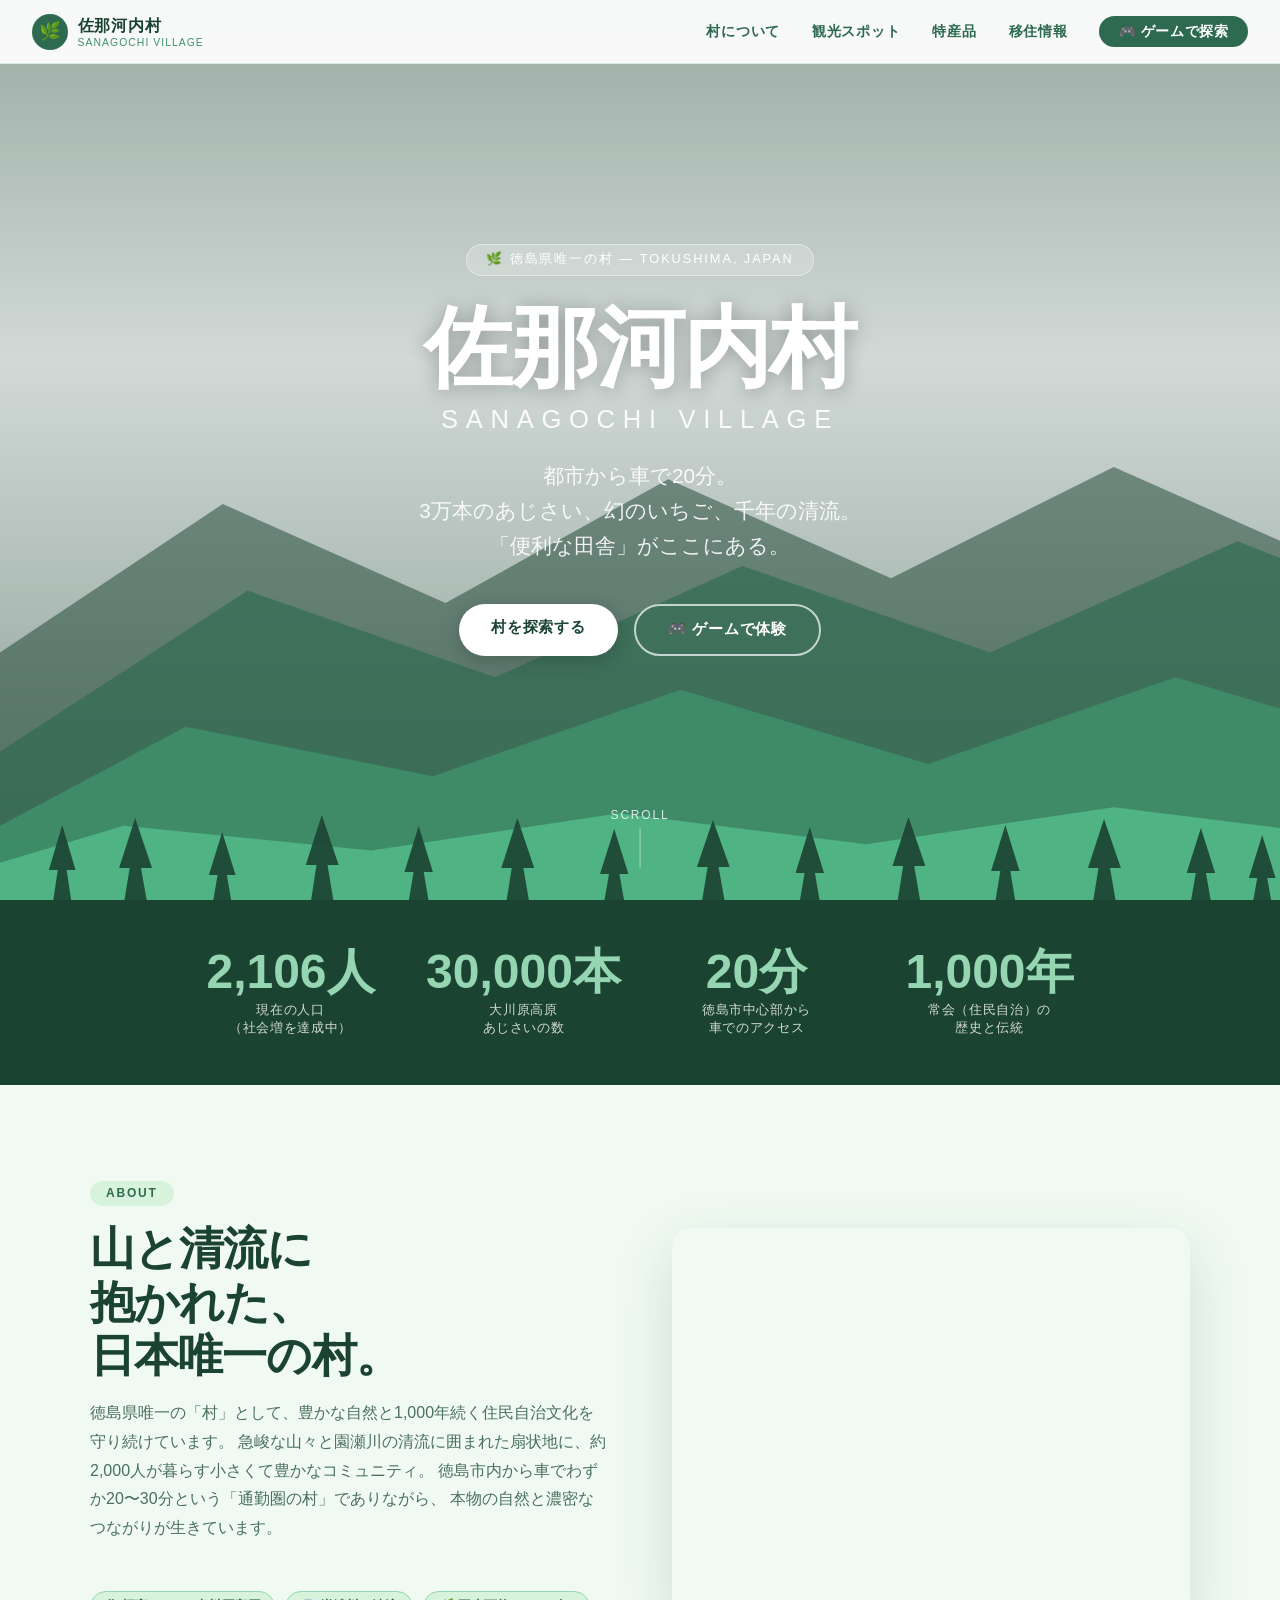
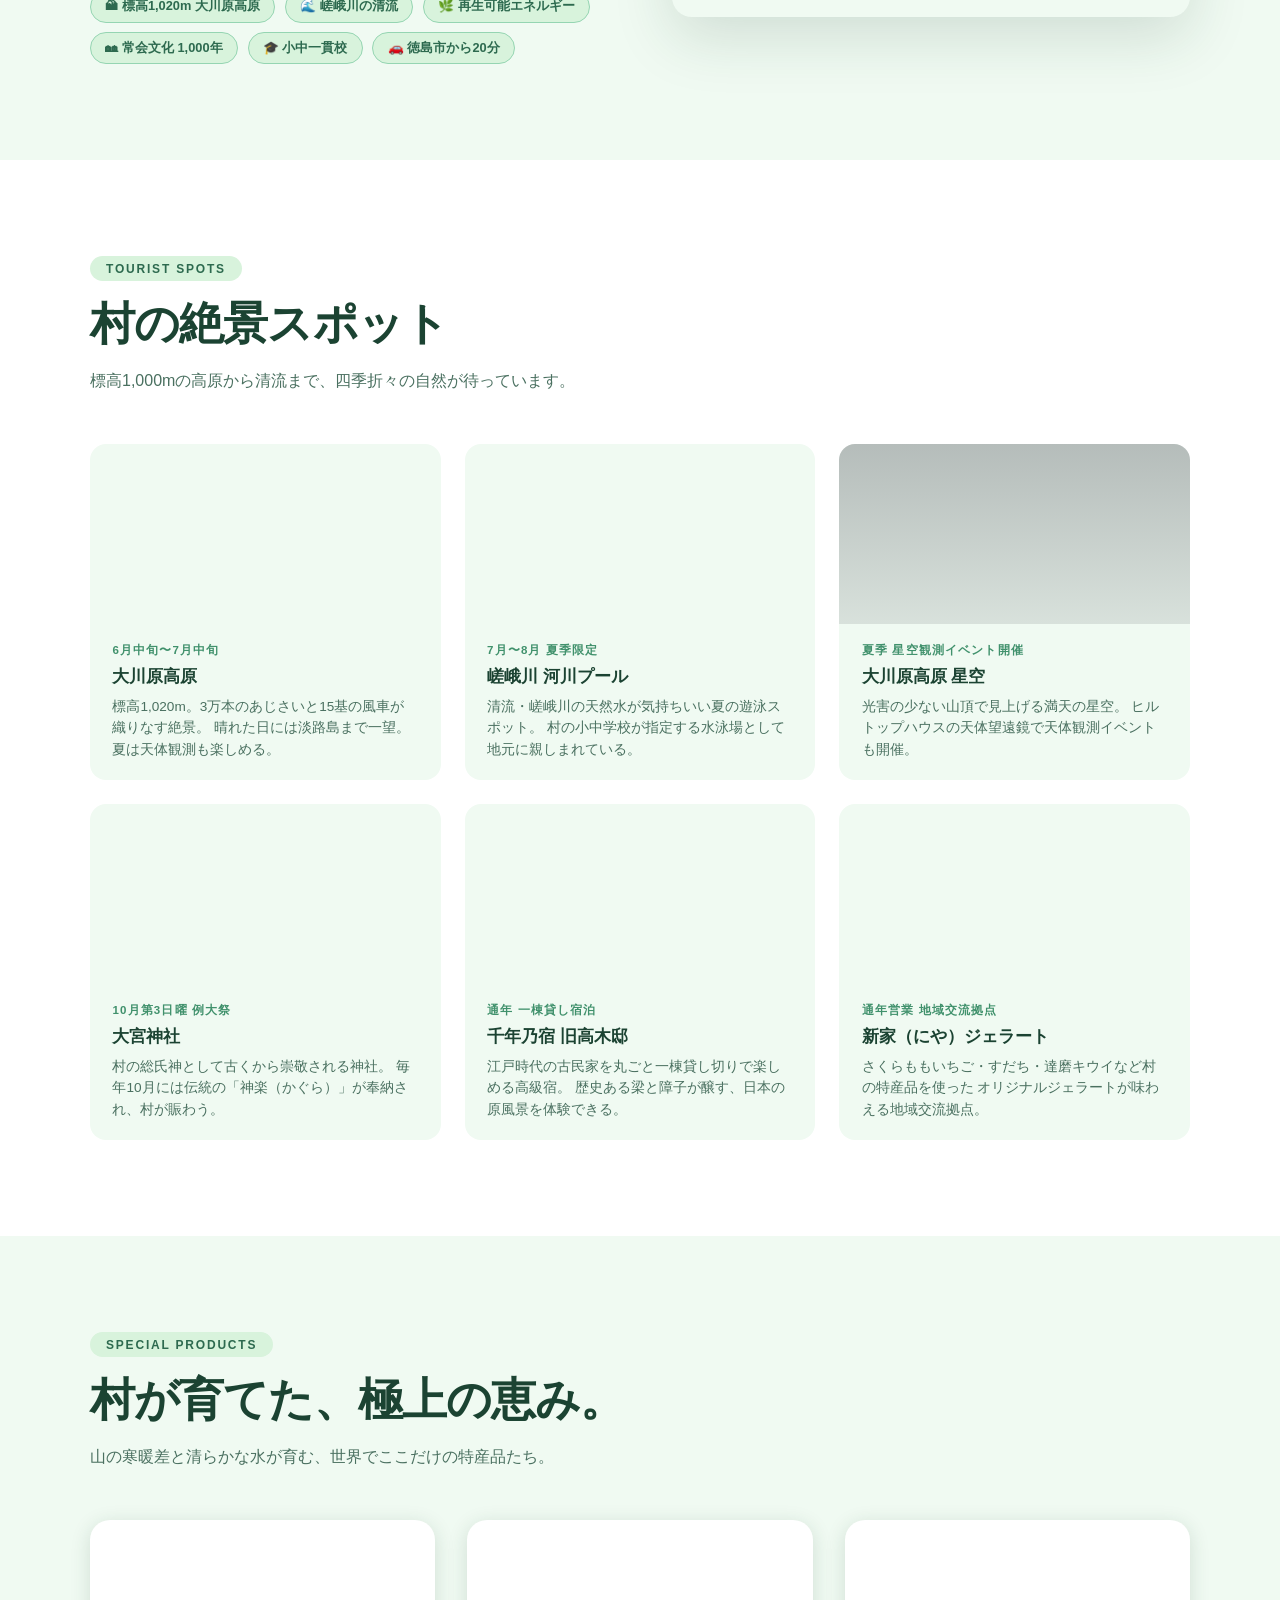
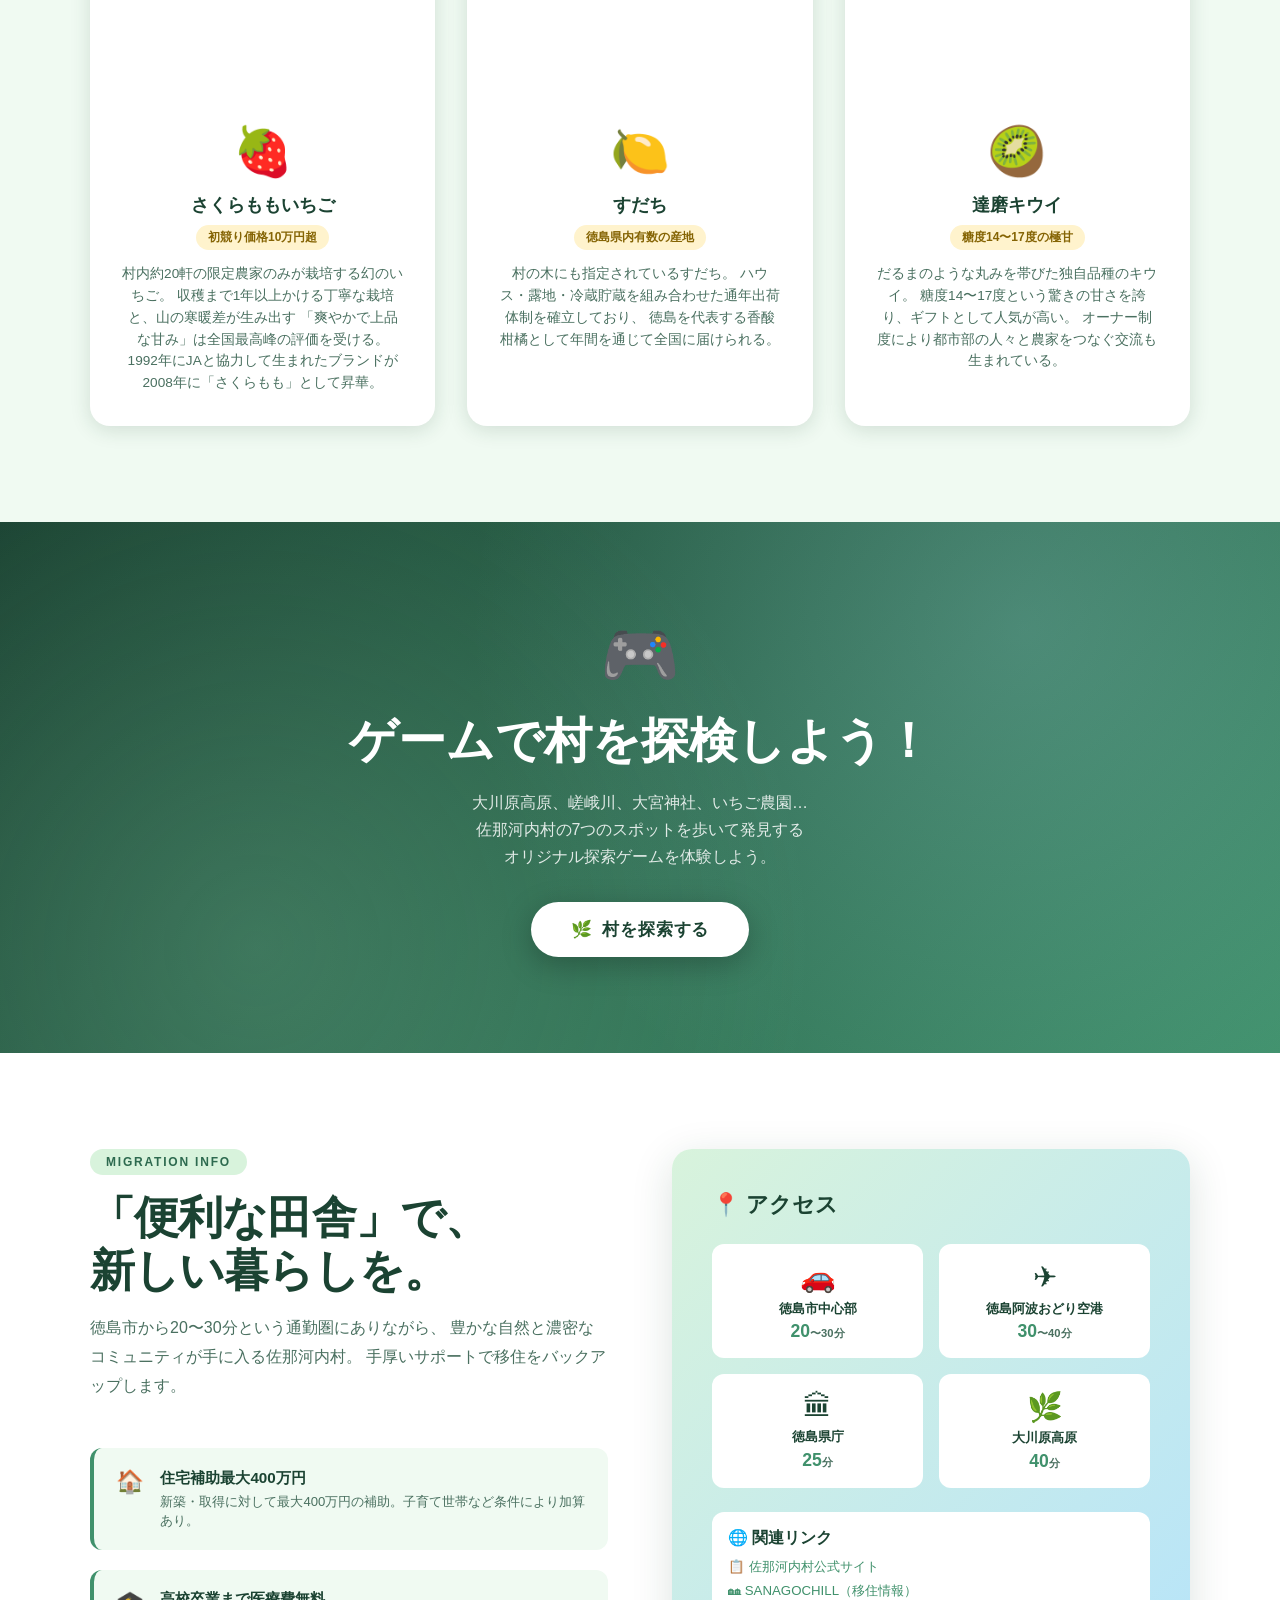
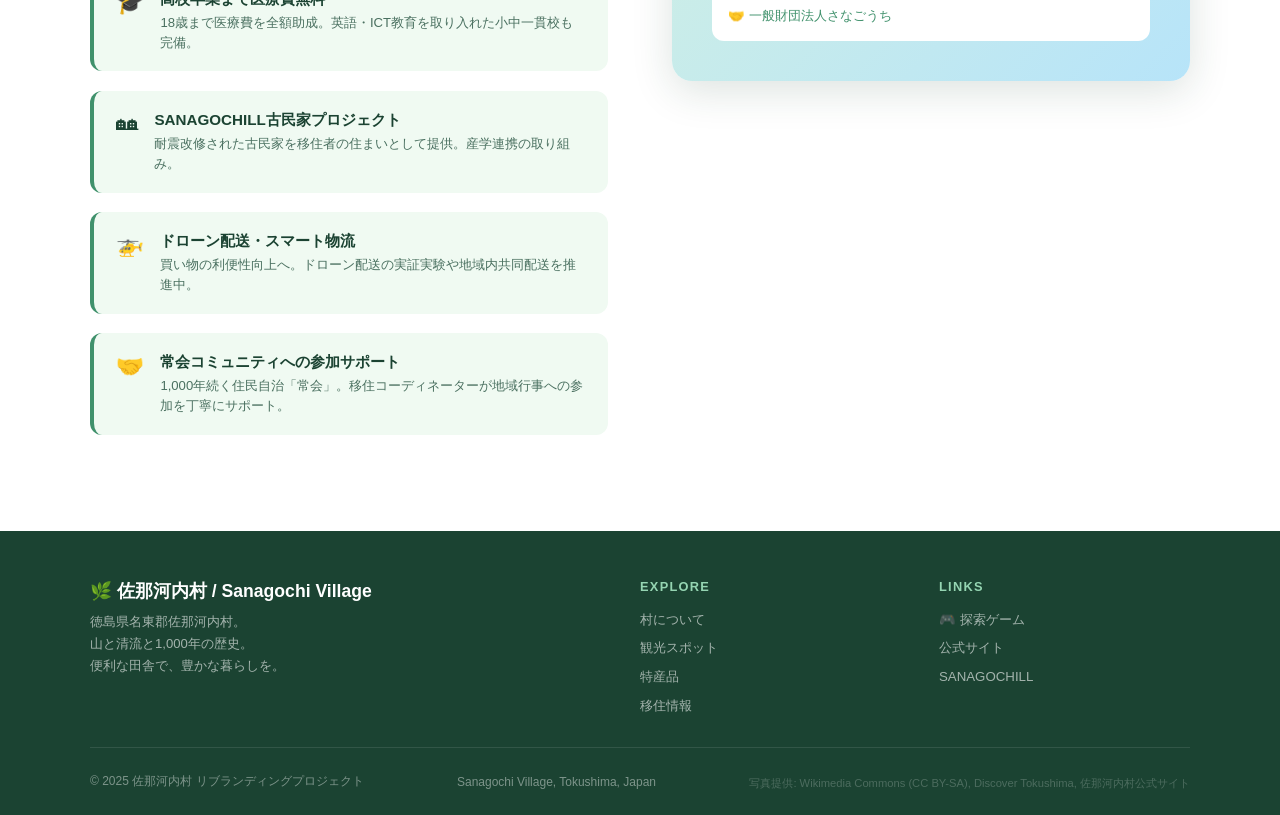
==== website/index.html @ 369c5ecd "佐那河内村 デジタルリブランディングサイト & 探索ゲーム" ====
<!DOCTYPE html>
<html lang="ja">
<head>
  <meta charset="UTF-8">
  <meta name="viewport" content="width=device-width, initial-scale=1.0">
  <title>佐那河内村 | 便利な田舎、最高の自然。</title>
  <meta name="description" content="徳島県唯一の村・佐那河内村。幻のいちご「さくらももいちご」、3万本のあじさい咲く大川原高原、清流の嵯峨川。都市から車20分の豊かな暮らし。">
  <link rel="stylesheet" href="css/style.css">
</head>
<body>

  <!-- ナビゲーション -->
  <nav class="nav" id="nav">
    <a class="nav-logo" href="#">
      <div class="nav-logo-icon">🌿</div>
      <div>
        <div class="nav-logo-text">佐那河内村</div>
        <div class="nav-logo-sub">SANAGOCHI VILLAGE</div>
      </div>
    </a>
    <ul class="nav-links">
      <li><a href="#about">村について</a></li>
      <li><a href="#spots">観光スポット</a></li>
      <li><a href="#products">特産品</a></li>
      <li><a href="#migrate">移住情報</a></li>
      <li><a href="../game/index.html" class="nav-game-btn">🎮 ゲームで探索</a></li>
    </ul>
    <button class="nav-hamburger" aria-label="メニュー">
      <span></span><span></span><span></span>
    </button>
  </nav>

  <!-- ヒーロー -->
  <section class="hero">
    <div class="hero-bg"></div>

    <!-- 雲 -->
    <div class="hero-cloud hero-cloud-1"></div>
    <div class="hero-cloud hero-cloud-2"></div>
    <div class="hero-cloud hero-cloud-3"></div>

    <!-- 山々のシルエット（SVG） -->
    <svg class="hero-mountains" viewBox="0 0 1440 400" preserveAspectRatio="none" xmlns="http://www.w3.org/2000/svg">
      <!-- 遠景の山 -->
      <polygon points="0,400 0,200 180,80 360,160 540,60 720,140 900,50 1080,130 1260,70 1440,150 1440,400" fill="rgba(27,67,50,0.5)"/>
      <!-- 中景の山 -->
      <polygon points="0,400 0,280 200,150 400,220 600,130 800,200 1000,110 1200,190 1440,140 1440,400" fill="rgba(45,106,79,0.65)"/>
      <!-- 前景の山と丘 -->
      <polygon points="0,400 0,340 150,260 350,300 550,230 750,290 950,220 1150,280 1350,240 1440,260 1440,400" fill="rgba(64,145,108,0.85)"/>
      <!-- 一番手前の丘 -->
      <polygon points="0,400 0,370 100,340 300,360 500,330 700,355 900,325 1100,350 1300,330 1440,345 1440,400" fill="rgba(82,183,136,0.9)"/>
    </svg>

    <!-- 木々のシルエット（SVG） -->
    <svg style="position:absolute;bottom:0;left:0;right:0;width:100%;height:120px" viewBox="0 0 1440 120" preserveAspectRatio="none" xmlns="http://www.w3.org/2000/svg">
      <g fill="#1b4332" opacity="0.9">
        <!-- 木 1 -->
        <polygon points="60,120 80,120 70,60"/>
        <polygon points="55,90 85,90 70,45"/>
        <rect x="67" y="100" width="6" height="20"/>
        <!-- 木 2 -->
        <polygon points="140,120 165,120 152,55"/>
        <polygon points="134,88 171,88 152,38"/>
        <rect x="149" y="100" width="7" height="20"/>
        <!-- 木 3 -->
        <polygon points="240,120 260,120 250,68"/>
        <polygon points="235,95 265,95 250,52"/>
        <rect x="247" y="105" width="6" height="15"/>
        <!-- 木 4 -->
        <polygon points="350,120 375,120 362,50"/>
        <polygon points="344,85 381,85 362,35"/>
        <rect x="359" y="100" width="7" height="20"/>
        <!-- 木 5 -->
        <polygon points="460,120 482,120 471,62"/>
        <polygon points="455,92 487,92 471,46"/>
        <rect x="468" y="105" width="6" height="15"/>
        <!-- 木 6 -->
        <polygon points="570,120 595,120 582,53"/>
        <polygon points="564,88 601,88 582,38"/>
        <rect x="579" y="105" width="7" height="15"/>
        <!-- 木 7 -->
        <polygon points="680,120 702,120 691,65"/>
        <polygon points="675,94 707,94 691,49"/>
        <rect x="688" y="107" width="6" height="13"/>
        <!-- 木 8 -->
        <polygon points="790,120 815,120 802,55"/>
        <polygon points="784,87 821,87 802,40"/>
        <rect x="799" y="103" width="7" height="17"/>
        <!-- 木 9 -->
        <polygon points="900,120 922,120 911,63"/>
        <polygon points="895,93 927,93 911,47"/>
        <rect x="908" y="106" width="6" height="14"/>
        <!-- 木 10 -->
        <polygon points="1010,120 1035,120 1022,52"/>
        <polygon points="1004,86 1041,86 1022,37"/>
        <rect x="1019" y="103" width="7" height="17"/>
        <!-- 木 11 -->
        <polygon points="1120,120 1142,120 1131,61"/>
        <polygon points="1115,91 1147,91 1131,45"/>
        <rect x="1128" y="104" width="6" height="16"/>
        <!-- 木 12 -->
        <polygon points="1230,120 1255,120 1242,54"/>
        <polygon points="1224,88 1261,88 1242,39"/>
        <rect x="1239" y="103" width="7" height="17"/>
        <!-- 木 13 -->
        <polygon points="1340,120 1362,120 1351,64"/>
        <polygon points="1335,93 1367,93 1351,48"/>
        <rect x="1348" y="106" width="6" height="14"/>
        <!-- 木 14 -->
        <polygon points="1410,120 1430,120 1420,70"/>
        <polygon points="1405,98 1435,98 1420,55"/>
        <rect x="1417" y="108" width="6" height="12"/>
      </g>
    </svg>

    <div class="hero-content">
      <div class="hero-tag">🌿 徳島県唯一の村 — TOKUSHIMA, JAPAN</div>
      <h1 class="hero-title">佐那河内村</h1>
      <p class="hero-title-en">Sanagochi Village</p>
      <p class="hero-subtitle">
        都市から車で20分。<br>
        3万本のあじさい、幻のいちご、千年の清流。<br>
        「便利な田舎」がここにある。
      </p>
      <div class="hero-buttons">
        <a href="#spots" class="btn-primary">村を探索する</a>
        <a href="../game/index.html" class="btn-outline">🎮 ゲームで体験</a>
      </div>
    </div>

    <div class="hero-scroll">SCROLL</div>
  </section>

  <!-- 数字セクション -->
  <div class="stats">
    <div class="stats-inner">
      <div class="stat-item animate-up">
        <div class="stat-num" data-target="2106" data-suffix="人">2,106人</div>
        <div class="stat-label">現在の人口<br>（社会増を達成中）</div>
      </div>
      <div class="stat-item animate-up">
        <div class="stat-num" data-target="30000" data-suffix="本">30,000本</div>
        <div class="stat-label">大川原高原<br>あじさいの数</div>
      </div>
      <div class="stat-item animate-up">
        <div class="stat-num" data-target="20" data-suffix="分">20分</div>
        <div class="stat-label">徳島市中心部から<br>車でのアクセス</div>
      </div>
      <div class="stat-item animate-up">
        <div class="stat-num" data-target="1000" data-suffix="年">1,000年</div>
        <div class="stat-label">常会（住民自治）の<br>歴史と伝統</div>
      </div>
    </div>
  </div>

  <!-- 村についてセクション -->
  <section class="about" id="about">
    <div class="section-inner">
      <div class="about-grid">
        <div class="animate-up">
          <span class="section-tag">About</span>
          <h2 class="section-title">
            山と清流に<br>抱かれた、<br>日本唯一の村。
          </h2>
          <p class="section-desc">
            徳島県唯一の「村」として、豊かな自然と1,000年続く住民自治文化を守り続けています。
            急峻な山々と園瀬川の清流に囲まれた扇状地に、約2,000人が暮らす小さくて豊かなコミュニティ。
            徳島市内から車でわずか20〜30分という「通勤圏の村」でありながら、
            本物の自然と濃密なつながりが生きています。
          </p>
          <div class="about-badges">
            <span class="badge">🏔 標高1,020m 大川原高原</span>
            <span class="badge">🌊 嵯峨川の清流</span>
            <span class="badge">🌿 再生可能エネルギー</span>
            <span class="badge">🏘 常会文化 1,000年</span>
            <span class="badge">🎓 小中一貫校</span>
            <span class="badge">🚗 徳島市から20分</span>
          </div>
        </div>
        <div class="animate-up">
          <div class="about-visual">
            <div class="about-visual-inner">
              <!-- 村の風景をSVGで表現 -->
              <svg viewBox="0 0 400 300" width="100%" height="100%" xmlns="http://www.w3.org/2000/svg">
                <!-- 空 -->
                <rect width="400" height="300" fill="url(#skyGrad)"/>
                <!-- 太陽 -->
                <circle cx="320" cy="60" r="35" fill="#f9c74f" opacity="0.9"/>
                <circle cx="320" cy="60" r="45" fill="#f9c74f" opacity="0.3"/>
                <!-- 雲 -->
                <ellipse cx="100" cy="70" rx="50" ry="20" fill="white" opacity="0.8"/>
                <circle cx="80" cy="58" r="22" fill="white" opacity="0.8"/>
                <circle cx="115" cy="55" r="18" fill="white" opacity="0.8"/>
                <!-- 山 -->
                <polygon points="0,200 80,80 160,200" fill="url(#mountainGrad1)"/>
                <polygon points="100,200 220,60 340,200" fill="url(#mountainGrad2)"/>
                <polygon points="260,200 360,100 400,200" fill="url(#mountainGrad1)"/>
                <!-- 雪 -->
                <polygon points="220,60 207,100 233,100" fill="white" opacity="0.6"/>
                <!-- 川 -->
                <path d="M0,240 Q100,220 200,240 Q300,260 400,245" stroke="#74c0e8" stroke-width="6" fill="none" opacity="0.8"/>
                <path d="M0,248 Q100,228 200,248 Q300,268 400,253" stroke="#a8dadc" stroke-width="3" fill="none" opacity="0.6"/>
                <!-- 田んぼ・畑 -->
                <rect x="20" y="210" width="80" height="50" fill="#52b788" opacity="0.6" rx="4"/>
                <rect x="110" y="215" width="70" height="45" fill="#40916c" opacity="0.5" rx="4"/>
                <rect x="290" y="212" width="75" height="48" fill="#52b788" opacity="0.6" rx="4"/>
                <!-- 木 -->
                <g fill="#1b4332">
                  <polygon points="180,195 190,195 185,165"/><rect x="183" y="188" width="4" height="12"/>
                  <polygon points="200,200 213,200 206,168"/><rect x="204" y="192" width="5" height="14"/>
                  <polygon points="215,196 226,196 220,170"/><rect x="218" y="189" width="4" height="11"/>
                  <polygon points="240,198 252,198 246,170"/><rect x="244" y="191" width="4" height="12"/>
                </g>
                <!-- 家 -->
                <g opacity="0.85">
                  <rect x="50" y="195" width="30" height="20" fill="#a0735a"/>
                  <polygon points="45,195 85,195 67,178" fill="#6b4226"/>
                  <rect x="58" y="200" width="8" height="15" fill="#5a3e2b"/>
                  <rect x="50" y="195" width="6" height="8" fill="#d4a574"/>

                  <rect x="130" y="198" width="28" height="18" fill="#8fbc8f"/>
                  <polygon points="125,198 163,198 144,183" fill="#2d6a4f"/>
                  <rect x="138" y="203" width="7" height="13" fill="#1b4332"/>
                </g>
                <!-- 風車 -->
                <g transform="translate(355, 115)">
                  <line x1="0" y1="-40" x2="0" y2="40" stroke="#ccc" stroke-width="2"/>
                  <line x1="-40" y1="0" x2="40" y2="0" stroke="#ccc" stroke-width="2"/>
                  <circle cx="0" cy="0" r="5" fill="#999"/>
                  <circle cx="0" cy="0" r="3" fill="#666"/>
                </g>
                <line x1="355" y1="155" x2="355" y2="200" stroke="#999" stroke-width="3"/>

                <!-- あじさい -->
                <g opacity="0.8">
                  <circle cx="308" cy="175" r="8" fill="#9370DB"/>
                  <circle cx="320" cy="170" r="7" fill="#8A2BE2"/>
                  <circle cx="332" cy="175" r="8" fill="#9370DB"/>
                  <circle cx="315" cy="165" r="6" fill="#DDA0DD"/>
                </g>

                <defs>
                  <linearGradient id="skyGrad" x1="0%" y1="0%" x2="0%" y2="100%">
                    <stop offset="0%" style="stop-color:#74c0e8;stop-opacity:1"/>
                    <stop offset="100%" style="stop-color:#b7e4f9;stop-opacity:1"/>
                  </linearGradient>
                  <linearGradient id="mountainGrad1" x1="0%" y1="0%" x2="0%" y2="100%">
                    <stop offset="0%" style="stop-color:#40916c;stop-opacity:1"/>
                    <stop offset="100%" style="stop-color:#2d6a4f;stop-opacity:1"/>
                  </linearGradient>
                  <linearGradient id="mountainGrad2" x1="0%" y1="0%" x2="0%" y2="100%">
                    <stop offset="0%" style="stop-color:#52b788;stop-opacity:1"/>
                    <stop offset="100%" style="stop-color:#1b4332;stop-opacity:1"/>
                  </linearGradient>
                </defs>
              </svg>
            </div>
          </div>
        </div>
      </div>
    </div>
  </section>

  <!-- 観光スポットセクション -->
  <section class="spots" id="spots">
    <div class="section-inner">
      <span class="section-tag animate-up">Tourist Spots</span>
      <h2 class="section-title animate-up">村の絶景スポット</h2>
      <p class="section-desc animate-up">
        標高1,000mの高原から清流まで、四季折々の自然が待っています。
      </p>

      <div class="spots-grid">
        <div class="spot-card animate-up">
          <div class="spot-card-img spot-card-img-1">
            <svg viewBox="0 0 200 180" width="200" height="180" xmlns="http://www.w3.org/2000/svg">
              <!-- あじさい群 -->
              <g opacity="0.9">
                <circle cx="50" cy="110" r="18" fill="#9370DB" opacity="0.8"/>
                <circle cx="75" cy="100" r="20" fill="#8A2BE2" opacity="0.9"/>
                <circle cx="100" cy="108" r="17" fill="#DDA0DD" opacity="0.8"/>
                <circle cx="125" cy="100" r="21" fill="#9B59B6" opacity="0.9"/>
                <circle cx="150" cy="108" r="18" fill="#C39BD3" opacity="0.8"/>
                <circle cx="35" cy="125" r="15" fill="#7B68EE" opacity="0.7"/>
                <circle cx="63" cy="118" r="16" fill="#9370DB" opacity="0.8"/>
                <circle cx="90" cy="122" r="18" fill="#8A2BE2" opacity="0.7"/>
                <circle cx="118" cy="118" r="16" fill="#DDA0DD" opacity="0.8"/>
                <circle cx="145" cy="122" r="17" fill="#9B59B6" opacity="0.7"/>
                <circle cx="168" cy="115" r="14" fill="#C39BD3" opacity="0.8"/>
                <!-- 風車 -->
                <line x1="160" y1="20" x2="160" y2="80" stroke="white" stroke-width="3"/>
                <line x1="130" y1="50" x2="190" y2="50" stroke="white" stroke-width="3"/>
                <circle cx="160" cy="50" r="6" fill="white"/>
              </g>
              <!-- 山の稜線 -->
              <polygon points="0,90 60,40 120,70 200,30 200,90" fill="rgba(45,106,79,0.4)"/>
            </svg>
          </div>
          <div class="spot-card-body">
            <div class="spot-card-season">6月中旬〜7月中旬</div>
            <h3 class="spot-card-title">大川原高原</h3>
            <p class="spot-card-desc">
              標高1,020m。3万本のあじさいと15基の風車が織りなす絶景。
              晴れた日には淡路島まで一望。夏は天体観測も楽しめる。
            </p>
          </div>
        </div>

        <div class="spot-card animate-up">
          <div class="spot-card-img spot-card-img-2">
            <svg viewBox="0 0 200 180" width="200" height="180" xmlns="http://www.w3.org/2000/svg">
              <!-- 空 -->
              <rect width="200" height="100" fill="#74c0e8" opacity="0.6"/>
              <!-- 川 -->
              <rect x="0" y="100" width="200" height="80" fill="#52a8d4" opacity="0.5"/>
              <path d="M0,110 Q50,100 100,115 Q150,130 200,115" stroke="#a8dadc" stroke-width="4" fill="none"/>
              <path d="M0,125 Q60,115 110,128 Q160,141 200,128" stroke="rgba(255,255,255,0.6)" stroke-width="3" fill="none"/>
              <!-- 岩 -->
              <ellipse cx="40" cy="135" rx="20" ry="12" fill="#7a9060" opacity="0.8"/>
              <ellipse cx="160" cy="140" rx="18" ry="10" fill="#8a9e70" opacity="0.7"/>
              <ellipse cx="100" cy="142" rx="15" ry="8" fill="#7a9060" opacity="0.6"/>
              <!-- 木々 -->
              <g fill="#2d6a4f">
                <polygon points="20,80 30,80 25,55"/><polygon points="15,68 35,68 25,45"/>
                <polygon points="170,75 182,75 176,50"/><polygon points="165,63 187,63 176,42"/>
              </g>
              <!-- 子供のシルエット -->
              <circle cx="95" cy="118" r="6" fill="#f4c87a"/>
              <rect x="92" y="124" width="6" height="10" fill="#f4c87a" opacity="0.8"/>
            </svg>
          </div>
          <div class="spot-card-body">
            <div class="spot-card-season">7月〜8月 夏季限定</div>
            <h3 class="spot-card-title">嵯峨川 河川プール</h3>
            <p class="spot-card-desc">
              清流・嵯峨川の天然水が気持ちいい夏の遊泳スポット。
              村の小中学校が指定する水泳場として地元に親しまれている。
            </p>
          </div>
        </div>

        <div class="spot-card animate-up">
          <div class="spot-card-img spot-card-img-3">
            <svg viewBox="0 0 200 180" width="200" height="180" xmlns="http://www.w3.org/2000/svg">
              <!-- 夜空 -->
              <rect width="200" height="180" fill="#1a1a3e"/>
              <!-- 星々 -->
              <g fill="white" opacity="0.9">
                <circle cx="20" cy="20" r="1.5"/><circle cx="45" cy="35" r="2"/>
                <circle cx="70" cy="15" r="1.5"/><circle cx="95" cy="28" r="2.5"/>
                <circle cx="120" cy="12" r="1.5"/><circle cx="148" cy="22" r="2"/>
                <circle cx="175" cy="8" r="1.5"/><circle cx="30" cy="55" r="1.5"/>
                <circle cx="60" cy="48" r="2"/><circle cx="85" cy="60" r="1.5"/>
                <circle cx="110" cy="45" r="2"/><circle cx="135" cy="58" r="1.5"/>
                <circle cx="160" cy="42" r="2"/><circle cx="185" cy="55" r="1.5"/>
                <circle cx="15" cy="80" r="1"/><circle cx="40" cy="75" r="1.5"/>
                <circle cx="68" cy="85" r="1"/><circle cx="155" cy="75" r="1.5"/>
                <circle cx="180" cy="82" r="1"/>
              </g>
              <!-- 天の川 -->
              <path d="M0,40 Q100,20 200,50" stroke="rgba(255,255,255,0.15)" stroke-width="20" fill="none"/>
              <!-- 月 -->
              <circle cx="170" cy="35" r="20" fill="#f9e784" opacity="0.9"/>
              <circle cx="163" cy="30" r="17" fill="#1a2850" opacity="0.3"/>
              <!-- 山のシルエット -->
              <polygon points="0,180 0,130 60,80 120,120 180,70 200,90 200,180" fill="#0d1b2a" opacity="0.9"/>
              <!-- 望遠鏡のシルエット -->
              <rect x="90" y="145" width="4" height="30" fill="#444"/>
              <ellipse cx="92" cy="142" rx="10" ry="5" fill="#555" transform="rotate(-30, 92, 142)"/>
            </svg>
          </div>
          <div class="spot-card-body">
            <div class="spot-card-season">夏季 星空観測イベント開催</div>
            <h3 class="spot-card-title">大川原高原 星空</h3>
            <p class="spot-card-desc">
              光害の少ない山頂で見上げる満天の星空。
              ヒルトップハウスの天体望遠鏡で天体観測イベントも開催。
            </p>
          </div>
        </div>

        <div class="spot-card animate-up">
          <div class="spot-card-img spot-card-img-4">
            <svg viewBox="0 0 200 180" width="200" height="180" xmlns="http://www.w3.org/2000/svg">
              <!-- 空 -->
              <rect width="200" height="120" fill="#fce4b3" opacity="0.8"/>
              <!-- 神社の建物 -->
              <rect x="60" y="90" width="80" height="70" fill="#8B4513" opacity="0.9"/>
              <!-- 屋根 -->
              <polygon points="40,90 160,90 100,45" fill="#c0392b" opacity="0.9"/>
              <polygon points="55,90 145,90 100,55" fill="#e74c3c" opacity="0.7"/>
              <!-- 柱 -->
              <rect x="65" y="95" width="8" height="65" fill="#6b3a2a"/>
              <rect x="127" y="95" width="8" height="65" fill="#6b3a2a"/>
              <!-- 扉 -->
              <rect x="85" y="120" width="30" height="40" fill="#5d3a1a"/>
              <circle cx="100" cy="138" r="3" fill="#f9c74f"/>
              <!-- 鳥居 -->
              <rect x="20" y="80" width="6" height="60" fill="#c0392b" opacity="0.8"/>
              <rect x="168" y="80" width="6" height="60" fill="#c0392b" opacity="0.8"/>
              <rect x="15" y="80" width="164" height="8" fill="#c0392b" opacity="0.8"/>
              <rect x="18" y="92" width="158" height="5" fill="#c0392b" opacity="0.6"/>
              <!-- 御神木 -->
              <rect x="10" y="100" width="8" height="80" fill="#5d4037"/>
              <circle cx="14" cy="95" r="20" fill="#2d6a4f" opacity="0.9"/>
              <rect x="175" y="105" width="7" height="75" fill="#5d4037"/>
              <circle cx="178" cy="98" r="17" fill="#2d6a4f" opacity="0.8"/>
            </svg>
          </div>
          <div class="spot-card-body">
            <div class="spot-card-season">10月第3日曜 例大祭</div>
            <h3 class="spot-card-title">大宮神社</h3>
            <p class="spot-card-desc">
              村の総氏神として古くから崇敬される神社。
              毎年10月には伝統の「神楽（かぐら）」が奉納され、村が賑わう。
            </p>
          </div>
        </div>

        <div class="spot-card animate-up">
          <div class="spot-card-img spot-card-img-5">
            <svg viewBox="0 0 200 180" width="200" height="180" xmlns="http://www.w3.org/2000/svg">
              <!-- 空 -->
              <rect width="200" height="100" fill="#f0e6d3" opacity="0.6"/>
              <!-- 古民家 -->
              <rect x="30" y="90" width="140" height="80" fill="#a0735a" opacity="0.9"/>
              <!-- 大きな屋根（茅葺き） -->
              <polygon points="10,90 190,90 100,35" fill="#4a3728" opacity="0.95"/>
              <!-- 縁側 -->
              <rect x="25" y="130" width="150" height="10" fill="#8B6347" opacity="0.7"/>
              <!-- 障子 -->
              <rect x="40" y="100" width="40" height="35" fill="#f8f0e0" opacity="0.9"/>
              <line x1="60" y1="100" x2="60" y2="135" stroke="#ccc" stroke-width="1"/>
              <line x1="40" y1="117" x2="80" y2="117" stroke="#ccc" stroke-width="1"/>
              <rect x="90" y="100" width="40" height="35" fill="#f8f0e0" opacity="0.9"/>
              <line x1="110" y1="100" x2="110" y2="135" stroke="#ccc" stroke-width="1"/>
              <line x1="90" y1="117" x2="130" y2="117" stroke="#ccc" stroke-width="1"/>
              <!-- 玄関 -->
              <rect x="140" y="110" width="25" height="60" fill="#5d3a1a"/>
              <!-- 庭の木 -->
              <rect x="180" y="120" width="6" height="60" fill="#5d4037"/>
              <circle cx="183" cy="112" r="15" fill="#2d6a4f" opacity="0.9"/>
              <rect x="15" y="125" width="5" height="55" fill="#5d4037"/>
              <circle cx="17" cy="118" r="12" fill="#2d6a4f" opacity="0.9"/>
            </svg>
          </div>
          <div class="spot-card-body">
            <div class="spot-card-season">通年 一棟貸し宿泊</div>
            <h3 class="spot-card-title">千年乃宿 旧高木邸</h3>
            <p class="spot-card-desc">
              江戸時代の古民家を丸ごと一棟貸し切りで楽しめる高級宿。
              歴史ある梁と障子が醸す、日本の原風景を体験できる。
            </p>
          </div>
        </div>

        <div class="spot-card animate-up">
          <div class="spot-card-img spot-card-img-6">
            <svg viewBox="0 0 200 180" width="200" height="180" xmlns="http://www.w3.org/2000/svg">
              <!-- 明るい空 -->
              <rect width="200" height="180" fill="#e8f5e9"/>
              <!-- ジェラートショップ外観 -->
              <rect x="40" y="70" width="120" height="90" fill="white" opacity="0.9"/>
              <polygon points="30,70 170,70 100,30" fill="#52b788"/>
              <!-- 看板 -->
              <rect x="55" y="80" width="90" height="20" fill="#d8f3dc" rx="4"/>
              <text x="70" y="94" font-size="8" fill="#2d6a4f" font-weight="bold">新家ジェラート</text>
              <!-- ジェラート -->
              <g transform="translate(100,130)">
                <polygon points="-12,0 12,0 0,35" fill="#f9c74f" opacity="0.9"/>
                <circle cx="0" cy="-8" r="16" fill="#ff9999" opacity="0.9"/>
                <circle cx="0" cy="-8" r="10" fill="#ffb3b3" opacity="0.7"/>
                <!-- すだちの緑 -->
                <circle cx="12" cy="-18" r="12" fill="#52b788" opacity="0.9"/>
                <circle cx="12" cy="-18" r="8" fill="#74c69d" opacity="0.7"/>
              </g>
              <!-- 特産品テーブル -->
              <rect x="45" y="145" width="110" height="8" fill="#a0735a" opacity="0.5"/>
              <!-- イチゴ -->
              <g opacity="0.8" transform="translate(60, 130)">
                <polygon points="0,0 10,0 5,15" fill="#c0392b"/>
                <polygon points="2,0 8,0 5,-8" fill="#52b788" opacity="0.9"/>
              </g>
              <g opacity="0.8" transform="translate(80, 132)">
                <polygon points="0,0 9,0 4.5,14" fill="#e74c3c"/>
                <polygon points="1,0 8,0 4.5,-7" fill="#52b788" opacity="0.9"/>
              </g>
            </svg>
          </div>
          <div class="spot-card-body">
            <div class="spot-card-season">通年営業 地域交流拠点</div>
            <h3 class="spot-card-title">新家（にや）ジェラート</h3>
            <p class="spot-card-desc">
              さくらももいちご・すだち・達磨キウイなど村の特産品を使った
              オリジナルジェラートが味わえる地域交流拠点。
            </p>
          </div>
        </div>
      </div>
    </div>
  </section>

  <!-- 特産品セクション -->
  <section class="products" id="products">
    <div class="section-inner">
      <span class="section-tag animate-up">Special Products</span>
      <h2 class="section-title animate-up">村が育てた、極上の恵み。</h2>
      <p class="section-desc animate-up">
        山の寒暖差と清らかな水が育む、世界でここだけの特産品たち。
      </p>

      <div class="products-grid">
        <div class="product-card animate-up">
          <div class="product-photo" style="background-image: url('https://www.vill.sanagochi.lg.jp/docs/2020031600015/file_contents/sakuramomoichigo_01.jpg');"></div>
          <div class="product-card-body">
            <span class="product-icon">🍓</span>
            <div class="product-name">さくらももいちご</div>
            <div class="product-highlight">初競り価格10万円超</div>
            <p class="product-desc">
              村内約20軒の限定農家のみが栽培する幻のいちご。
              収穫まで1年以上かける丁寧な栽培と、山の寒暖差が生み出す
              「爽やかで上品な甘み」は全国最高峰の評価を受ける。
              1992年にJAと協力して生まれたブランドが2008年に「さくらもも」として昇華。
            </p>
          </div>
        </div>

        <div class="product-card animate-up">
          <div class="product-photo" style="background-image: url('https://upload.wikimedia.org/wikipedia/commons/3/33/%E3%81%99%E3%81%A0%E3%81%A1.jpg');"></div>
          <div class="product-card-body">
            <span class="product-icon">🍋</span>
            <div class="product-name">すだち</div>
            <div class="product-highlight">徳島県内有数の産地</div>
            <p class="product-desc">
              村の木にも指定されているすだち。
              ハウス・露地・冷蔵貯蔵を組み合わせた通年出荷体制を確立しており、
              徳島を代表する香酸柑橘として年間を通じて全国に届けられる。
            </p>
          </div>
        </div>

        <div class="product-card animate-up">
          <div class="product-photo" style="background-image: url('https://upload.wikimedia.org/wikipedia/commons/thumb/b/b8/Kiwi_%28Actinidia_chinensis%29_1_Luc_Viatour.jpg/640px-Kiwi_%28Actinidia_chinensis%29_1_Luc_Viatour.jpg');"></div>
          <div class="product-card-body">
            <span class="product-icon">🥝</span>
            <div class="product-name">達磨キウイ</div>
            <div class="product-highlight">糖度14〜17度の極甘</div>
            <p class="product-desc">
              だるまのような丸みを帯びた独自品種のキウイ。
              糖度14〜17度という驚きの甘さを誇り、ギフトとして人気が高い。
              オーナー制度により都市部の人々と農家をつなぐ交流も生まれている。
            </p>
          </div>
        </div>
      </div>
    </div>
  </section>

  <!-- ゲームCTA -->
  <section class="game-cta">
    <div class="game-cta-content">
      <span class="game-cta-emoji">🎮</span>
      <h2 class="game-cta-title">ゲームで村を探検しよう！</h2>
      <p class="game-cta-desc">
        大川原高原、嵯峨川、大宮神社、いちご農園…<br>
        佐那河内村の7つのスポットを歩いて発見する<br>
        オリジナル探索ゲームを体験しよう。
      </p>
      <a href="../game/index.html" class="btn-game">
        <span>🌿</span>
        <span>村を探索する</span>
      </a>
    </div>
  </section>

  <!-- 移住情報セクション -->
  <section class="migrate" id="migrate">
    <div class="section-inner">
      <div class="migrate-grid">
        <div>
          <span class="section-tag animate-up">Migration Info</span>
          <h2 class="section-title animate-up">
            「便利な田舎」で、<br>新しい暮らしを。
          </h2>
          <p class="section-desc animate-up">
            徳島市から20〜30分という通勤圏にありながら、
            豊かな自然と濃密なコミュニティが手に入る佐那河内村。
            手厚いサポートで移住をバックアップします。
          </p>

          <ul class="migrate-list">
            <li class="migrate-item animate-up">
              <span class="migrate-item-icon">🏠</span>
              <div class="migrate-item-text">
                <h4>住宅補助最大400万円</h4>
                <p>新築・取得に対して最大400万円の補助。子育て世帯など条件により加算あり。</p>
              </div>
            </li>
            <li class="migrate-item animate-up">
              <span class="migrate-item-icon">🎓</span>
              <div class="migrate-item-text">
                <h4>高校卒業まで医療費無料</h4>
                <p>18歳まで医療費を全額助成。英語・ICT教育を取り入れた小中一貫校も完備。</p>
              </div>
            </li>
            <li class="migrate-item animate-up">
              <span class="migrate-item-icon">🏘</span>
              <div class="migrate-item-text">
                <h4>SANAGOCHILL古民家プロジェクト</h4>
                <p>耐震改修された古民家を移住者の住まいとして提供。産学連携の取り組み。</p>
              </div>
            </li>
            <li class="migrate-item animate-up">
              <span class="migrate-item-icon">🚁</span>
              <div class="migrate-item-text">
                <h4>ドローン配送・スマート物流</h4>
                <p>買い物の利便性向上へ。ドローン配送の実証実験や地域内共同配送を推進中。</p>
              </div>
            </li>
            <li class="migrate-item animate-up">
              <span class="migrate-item-icon">🤝</span>
              <div class="migrate-item-text">
                <h4>常会コミュニティへの参加サポート</h4>
                <p>1,000年続く住民自治「常会」。移住コーディネーターが地域行事への参加を丁寧にサポート。</p>
              </div>
            </li>
          </ul>
        </div>

        <div class="migrate-visual animate-up">
          <div class="migrate-visual-title">📍 アクセス</div>
          <div class="access-grid">
            <div class="access-card">
              <div class="access-card-icon">🚗</div>
              <div class="access-card-title">徳島市中心部</div>
              <div class="access-card-time">20<span class="access-card-unit">〜30分</span></div>
            </div>
            <div class="access-card">
              <div class="access-card-icon">✈</div>
              <div class="access-card-title">徳島阿波おどり空港</div>
              <div class="access-card-time">30<span class="access-card-unit">〜40分</span></div>
            </div>
            <div class="access-card">
              <div class="access-card-icon">🏛</div>
              <div class="access-card-title">徳島県庁</div>
              <div class="access-card-time">25<span class="access-card-unit">分</span></div>
            </div>
            <div class="access-card">
              <div class="access-card-icon">🌿</div>
              <div class="access-card-title">大川原高原</div>
              <div class="access-card-time">40<span class="access-card-unit">分</span></div>
            </div>
          </div>

          <div style="margin-top: 1.5rem; padding: 1rem; background: white; border-radius: 12px;">
            <div style="font-weight:700; color: var(--green-deep); margin-bottom: 0.6rem;">🌐 関連リンク</div>
            <div style="display:flex; flex-direction:column; gap:0.4rem;">
              <a href="https://www.vill.sanagochi.lg.jp/" target="_blank" rel="noopener" style="font-size:0.83rem; color: var(--green-bright); display:flex; align-items:center; gap:0.4rem;">
                📋 佐那河内村公式サイト
              </a>
              <a href="https://sanagochill.jp/" target="_blank" rel="noopener" style="font-size:0.83rem; color: var(--green-bright); display:flex; align-items:center; gap:0.4rem;">
                🏘 SANAGOCHILL（移住情報）
              </a>
              <a href="https://sanagochi.foundation/" target="_blank" rel="noopener" style="font-size:0.83rem; color: var(--green-bright); display:flex; align-items:center; gap:0.4rem;">
                🤝 一般財団法人さなごうち
              </a>
            </div>
          </div>
        </div>
      </div>
    </div>
  </section>

  <!-- フッター -->
  <footer class="footer">
    <div class="footer-inner">
      <div class="footer-top">
        <div>
          <div class="footer-brand-name">🌿 佐那河内村 / Sanagochi Village</div>
          <p class="footer-brand-desc">
            徳島県名東郡佐那河内村。<br>
            山と清流と1,000年の歴史。<br>
            便利な田舎で、豊かな暮らしを。
          </p>
        </div>
        <div>
          <div class="footer-col-title">EXPLORE</div>
          <ul class="footer-col-links">
            <li><a href="#about">村について</a></li>
            <li><a href="#spots">観光スポット</a></li>
            <li><a href="#products">特産品</a></li>
            <li><a href="#migrate">移住情報</a></li>
          </ul>
        </div>
        <div>
          <div class="footer-col-title">LINKS</div>
          <ul class="footer-col-links">
            <li><a href="../game/index.html">🎮 探索ゲーム</a></li>
            <li><a href="https://www.vill.sanagochi.lg.jp/" target="_blank" rel="noopener">公式サイト</a></li>
            <li><a href="https://sanagochill.jp/" target="_blank" rel="noopener">SANAGOCHILL</a></li>
          </ul>
        </div>
      </div>
      <div class="footer-bottom">
        <div>© 2025 佐那河内村 リブランディングプロジェクト</div>
        <div>Sanagochi Village, Tokushima, Japan</div>
        <div style="font-size:0.7rem; opacity:0.5; margin-top:0.3rem;">写真提供: Wikimedia Commons (CC BY-SA), Discover Tokushima, 佐那河内村公式サイト</div>
      </div>
    </div>
  </footer>

  <script src="js/main.js"></script>
</body>
</html>
---- website/css/style.css ----
/* ===================================
   佐那河内村 リブランディングサイト
   自然・グリーン系デザイン
   =================================== */

:root {
  --green-deep:   #1b4332;
  --green-mid:    #2d6a4f;
  --green-bright: #40916c;
  --green-light:  #52b788;
  --green-soft:   #95d5b2;
  --green-pale:   #d8f3dc;
  --green-ghost:  #f0faf2;
  --earth:        #6b4226;
  --earth-light:  #a0735a;
  --sky:          #b7e4f9;
  --sky-deep:     #74c0e8;
  --sun:          #f9c74f;
  --cream:        #fefae0;
  --white:        #ffffff;
  --text-dark:    #1b4332;
  --text-mid:     #2d6a4f;
  --text-light:   #52b788;
  --shadow:       rgba(27, 67, 50, 0.15);
}

/* リセット */
*, *::before, *::after { box-sizing: border-box; margin: 0; padding: 0; }
html { scroll-behavior: smooth; font-size: 16px; }
body {
  font-family: 'Hiragino Kaku Gothic ProN', 'Noto Sans JP', 'Yu Gothic', sans-serif;
  color: var(--text-dark);
  background: var(--white);
  overflow-x: hidden;
}
img { max-width: 100%; display: block; }
a { color: inherit; text-decoration: none; }

/* ===================================
   ナビゲーション
   =================================== */
.nav {
  position: fixed;
  top: 0; left: 0; right: 0;
  z-index: 1000;
  padding: 0 2rem;
  height: 64px;
  display: flex;
  align-items: center;
  justify-content: space-between;
  background: rgba(255,255,255,0.92);
  backdrop-filter: blur(8px);
  border-bottom: 1px solid rgba(82, 183, 136, 0.2);
  transition: box-shadow 0.3s;
}
.nav.scrolled { box-shadow: 0 2px 20px var(--shadow); }

.nav-logo {
  display: flex;
  align-items: center;
  gap: 0.6rem;
}
.nav-logo-icon {
  width: 36px; height: 36px;
  background: var(--green-mid);
  border-radius: 50%;
  display: flex; align-items: center; justify-content: center;
  font-size: 1.1rem;
}
.nav-logo-text {
  font-size: 1rem;
  font-weight: 700;
  color: var(--green-deep);
  letter-spacing: 0.05em;
}
.nav-logo-sub {
  font-size: 0.65rem;
  color: var(--green-bright);
  letter-spacing: 0.1em;
}

.nav-links {
  display: flex;
  gap: 2rem;
  list-style: none;
}
.nav-links a {
  font-size: 0.9rem;
  font-weight: 600;
  color: var(--text-mid);
  letter-spacing: 0.05em;
  transition: color 0.2s;
  position: relative;
}
.nav-links a::after {
  content: '';
  position: absolute;
  bottom: -4px; left: 0; right: 100%;
  height: 2px;
  background: var(--green-bright);
  transition: right 0.3s;
}
.nav-links a:hover { color: var(--green-bright); }
.nav-links a:hover::after { right: 0; }

.nav-game-btn {
  background: var(--green-mid);
  color: white !important;
  padding: 0.5rem 1.2rem;
  border-radius: 100px;
  font-size: 0.85rem !important;
  font-weight: 700 !important;
  transition: background 0.2s, transform 0.2s !important;
}
.nav-game-btn:hover { background: var(--green-deep) !important; transform: translateY(-1px); }

.nav-hamburger {
  display: none;
  flex-direction: column;
  gap: 5px;
  cursor: pointer;
  padding: 4px;
}
.nav-hamburger span {
  display: block;
  width: 24px; height: 2px;
  background: var(--green-mid);
  border-radius: 2px;
  transition: all 0.3s;
}

/* ===================================
   ヒーローセクション
   =================================== */
.hero {
  position: relative;
  height: 100vh;
  min-height: 600px;
  display: flex;
  align-items: center;
  justify-content: center;
  overflow: hidden;
}

.hero-bg {
  position: absolute;
  inset: 0;
  background:
    linear-gradient(180deg,
      rgba(27,67,50,0.45) 0%,
      rgba(27,67,50,0.2) 40%,
      rgba(27,67,50,0.55) 100%),
    url('https://upload.wikimedia.org/wikipedia/commons/8/8d/%E5%A4%A7%E5%B7%9D%E5%8E%9F%E9%AB%98%E5%8E%9F_-_panoramio.jpg') center / cover no-repeat;
}

/* 山のシルエット（SVG） */
.hero-mountains {
  position: absolute;
  bottom: 0; left: 0; right: 0;
  height: 55%;
}

/* 雲 */
.hero-cloud {
  position: absolute;
  background: rgba(255,255,255,0.7);
  border-radius: 50px;
  animation: float-cloud linear infinite;
}
.hero-cloud::before, .hero-cloud::after {
  content: '';
  position: absolute;
  background: rgba(255,255,255,0.7);
  border-radius: 50%;
}
.hero-cloud-1 { width: 120px; height: 35px; top: 20%; left: -150px; animation-duration: 40s; animation-delay: 0s; }
.hero-cloud-1::before { width: 60px; height: 60px; top: -25px; left: 15px; }
.hero-cloud-1::after  { width: 40px; height: 40px; top: -18px; left: 55px; }
.hero-cloud-2 { width: 90px; height: 28px; top: 30%; left: -120px; animation-duration: 55s; animation-delay: -20s; opacity: 0.8; }
.hero-cloud-2::before { width: 45px; height: 45px; top: -18px; left: 12px; }
.hero-cloud-2::after  { width: 30px; height: 30px; top: -13px; left: 42px; }
.hero-cloud-3 { width: 150px; height: 40px; top: 15%; left: -180px; animation-duration: 65s; animation-delay: -35s; opacity: 0.6; }
.hero-cloud-3::before { width: 70px; height: 70px; top: -30px; left: 20px; }
.hero-cloud-3::after  { width: 50px; height: 50px; top: -22px; left: 70px; }

@keyframes float-cloud {
  from { transform: translateX(0); }
  to   { transform: translateX(calc(100vw + 200px)); }
}

/* 木々のシルエット */
.hero-trees {
  position: absolute;
  bottom: 0; left: 0; right: 0;
  height: 30%;
  display: flex;
  align-items: flex-end;
}

.hero-content {
  position: relative;
  z-index: 10;
  text-align: center;
  color: white;
  padding: 0 1.5rem;
  animation: fade-up 1s ease both;
}
.hero-tag {
  display: inline-block;
  background: rgba(255,255,255,0.2);
  backdrop-filter: blur(4px);
  border: 1px solid rgba(255,255,255,0.4);
  color: white;
  font-size: 0.8rem;
  letter-spacing: 0.15em;
  padding: 0.4rem 1.2rem;
  border-radius: 100px;
  margin-bottom: 1.5rem;
}
.hero-title {
  font-size: clamp(2.8rem, 8vw, 5.5rem);
  font-weight: 900;
  line-height: 1.1;
  letter-spacing: -0.02em;
  text-shadow: 0 2px 20px rgba(0,0,0,0.3);
  margin-bottom: 0.5rem;
}
.hero-title-en {
  font-size: clamp(1rem, 3vw, 1.6rem);
  font-weight: 300;
  letter-spacing: 0.3em;
  opacity: 0.9;
  margin-bottom: 1.5rem;
  text-transform: uppercase;
}
.hero-subtitle {
  font-size: clamp(1rem, 2.5vw, 1.3rem);
  font-weight: 400;
  opacity: 0.9;
  line-height: 1.7;
  max-width: 500px;
  margin: 0 auto 2.5rem;
}
.hero-buttons {
  display: flex;
  gap: 1rem;
  justify-content: center;
  flex-wrap: wrap;
}
.btn-primary {
  background: white;
  color: var(--green-deep);
  padding: 0.85rem 2rem;
  border-radius: 100px;
  font-weight: 700;
  font-size: 0.95rem;
  letter-spacing: 0.05em;
  transition: transform 0.2s, box-shadow 0.2s;
  box-shadow: 0 4px 20px rgba(0,0,0,0.2);
}
.btn-primary:hover { transform: translateY(-3px); box-shadow: 0 8px 30px rgba(0,0,0,0.3); }
.btn-outline {
  background: transparent;
  color: white;
  border: 2px solid rgba(255,255,255,0.7);
  padding: 0.85rem 2rem;
  border-radius: 100px;
  font-weight: 600;
  font-size: 0.95rem;
  letter-spacing: 0.05em;
  transition: background 0.2s, transform 0.2s;
}
.btn-outline:hover { background: rgba(255,255,255,0.15); transform: translateY(-3px); }

.hero-scroll {
  position: absolute;
  bottom: 2rem;
  left: 50%;
  transform: translateX(-50%);
  color: white;
  font-size: 0.75rem;
  letter-spacing: 0.15em;
  opacity: 0.8;
  animation: bounce 2s ease infinite;
  display: flex;
  flex-direction: column;
  align-items: center;
  gap: 0.4rem;
}
.hero-scroll::after {
  content: '';
  width: 1px;
  height: 40px;
  background: rgba(255,255,255,0.6);
  animation: line-grow 2s ease infinite;
}
@keyframes bounce {
  0%, 100% { transform: translateX(-50%) translateY(0); }
  50% { transform: translateX(-50%) translateY(-8px); }
}
@keyframes line-grow {
  0% { opacity: 0; height: 0; }
  50% { opacity: 1; height: 40px; }
  100% { opacity: 0; height: 40px; }
}

/* ===================================
   数字セクション（インパクト指標）
   =================================== */
.stats {
  background: var(--green-deep);
  padding: 3rem 2rem;
}
.stats-inner {
  max-width: 900px;
  margin: 0 auto;
  display: grid;
  grid-template-columns: repeat(4, 1fr);
  gap: 2rem;
  text-align: center;
}
.stat-item { color: white; }
.stat-num {
  font-size: clamp(2rem, 5vw, 3rem);
  font-weight: 900;
  color: var(--green-soft);
  line-height: 1;
  margin-bottom: 0.3rem;
}
.stat-unit { font-size: 1rem; }
.stat-label { font-size: 0.8rem; opacity: 0.8; letter-spacing: 0.05em; line-height: 1.4; }

/* ===================================
   セクション共通
   =================================== */
section { padding: 6rem 2rem; }
.section-inner { max-width: 1100px; margin: 0 auto; }
.section-tag {
  display: inline-block;
  background: var(--green-pale);
  color: var(--green-mid);
  font-size: 0.75rem;
  font-weight: 700;
  letter-spacing: 0.15em;
  padding: 0.35rem 1rem;
  border-radius: 100px;
  margin-bottom: 1rem;
  text-transform: uppercase;
}
.section-title {
  font-size: clamp(1.8rem, 4vw, 2.8rem);
  font-weight: 900;
  color: var(--green-deep);
  line-height: 1.2;
  margin-bottom: 1rem;
  letter-spacing: -0.02em;
}
.section-desc {
  font-size: 1rem;
  line-height: 1.8;
  color: #4a7060;
  max-width: 600px;
  margin-bottom: 3rem;
}
@keyframes fade-up {
  from { opacity: 0; transform: translateY(30px); }
  to   { opacity: 1; transform: translateY(0); }
}
.animate-up {
  opacity: 0;
  transform: translateY(40px);
  transition: opacity 0.7s ease, transform 0.7s ease;
}
.animate-up.visible {
  opacity: 1;
  transform: translateY(0);
}

/* ===================================
   村について
   =================================== */
.about { background: var(--green-ghost); }
.about-grid {
  display: grid;
  grid-template-columns: 1fr 1fr;
  gap: 4rem;
  align-items: center;
}
.about-visual {
  position: relative;
  border-radius: 20px;
  overflow: hidden;
  background-image: url('https://upload.wikimedia.org/wikipedia/commons/1/1b/Sanagochivillage_Kami_%E5%A4%A7%E9%BB%92_Tokushimapref.jpg') !important;
  background-size: cover !important;
  background-position: center !important;
  aspect-ratio: 4/3;
  background: linear-gradient(135deg, #40916c, #52b788, #95d5b2, #b7e4f9);
  box-shadow: 0 20px 60px var(--shadow);
}
.about-visual-inner {
  position: absolute;
  inset: 0;
  display: flex;
  align-items: center;
  justify-content: center;
  font-size: 5rem;
}
/* about写真使用時にSVGイラストを非表示 */
.about-visual-inner svg { display: none; }
.about-badges {
  display: flex;
  flex-wrap: wrap;
  gap: 0.6rem;
  margin-top: 1.5rem;
}
.badge {
  background: var(--green-pale);
  color: var(--green-mid);
  padding: 0.4rem 0.9rem;
  border-radius: 100px;
  font-size: 0.8rem;
  font-weight: 600;
  border: 1px solid var(--green-soft);
}

/* ===================================
   観光スポット
   =================================== */
.spots { background: white; }
.spots-grid {
  display: grid;
  grid-template-columns: repeat(3, 1fr);
  gap: 1.5rem;
}
.spot-card {
  border-radius: 16px;
  overflow: hidden;
  background: var(--green-ghost);
  transition: transform 0.3s, box-shadow 0.3s;
  cursor: default;
}
.spot-card:hover {
  transform: translateY(-8px);
  box-shadow: 0 20px 50px var(--shadow);
}
.spot-card-img {
  height: 180px;
  display: flex;
  align-items: center;
  justify-content: center;
  font-size: 3.5rem;
  position: relative;
  overflow: hidden;
}
.spot-card-img-1 {
  background: url('https://discovertokushima.net/en/wp-content/uploads/sites/2/2022/09/a0b72f31506d6e8938f217cb073b0df7-960x620.jpg') center / cover no-repeat;
}
.spot-card-img-2 {
  background: url('https://yousakana.jp/wp-content/uploads/2017/07/saga-river01-1024x683.jpg') center / cover no-repeat;
}
.spot-card-img-3 {
  background:
    linear-gradient(180deg, rgba(5,5,20,0.25) 0%, rgba(5,5,20,0.1) 100%),
    url('https://upload.wikimedia.org/wikipedia/commons/thumb/6/60/Milky_Way_Night_Sky_Black_Rock_Desert_Nevada.jpg/640px-Milky_Way_Night_Sky_Black_Rock_Desert_Nevada.jpg') center / cover no-repeat;
}
.spot-card-img-4 {
  background: url('https://www.vill.sanagochi.lg.jp/docs/2012120400125/file_contents/ohmiyazinja01.jpg') center / cover no-repeat;
}
.spot-card-img-5 {
  background: url('https://upload.wikimedia.org/wikipedia/commons/e/e8/Hakogike_house01.jpg') center / cover no-repeat;
}
.spot-card-img-6 {
  background: url('https://upload.wikimedia.org/wikipedia/commons/4/47/CafeMia.jpg') center / cover no-repeat;
}
/* 写真表示時はSVGイラストを非表示 */
.spot-card-img svg { display: none; }
.spot-card-body { padding: 1.2rem 1.4rem; }
.spot-card-season {
  font-size: 0.72rem;
  color: var(--green-bright);
  font-weight: 700;
  letter-spacing: 0.1em;
  margin-bottom: 0.4rem;
}
.spot-card-title {
  font-size: 1.05rem;
  font-weight: 800;
  color: var(--green-deep);
  margin-bottom: 0.5rem;
}
.spot-card-desc { font-size: 0.85rem; color: #4a7060; line-height: 1.6; }

/* ===================================
   特産品
   =================================== */
.products { background: var(--green-ghost); }
.products-grid {
  display: grid;
  grid-template-columns: repeat(3, 1fr);
  gap: 2rem;
}
.product-card {
  background: white;
  border-radius: 20px;
  overflow: hidden;
  padding: 0;
  text-align: center;
  box-shadow: 0 4px 20px var(--shadow);
  transition: transform 0.3s, box-shadow 0.3s;
}
.product-card:hover { transform: translateY(-6px); box-shadow: 0 16px 50px var(--shadow); }
.product-card-body { padding: 1.5rem 2rem 2rem; }
.product-photo {
  width: 100%;
  height: 180px;
  background-size: cover;
  background-position: center;
  position: relative;
}
.product-photo::after {
  content: '';
  position: absolute;
  bottom: 0; left: 0; right: 0;
  height: 60px;
  background: linear-gradient(transparent, white);
}
.product-icon {
  font-size: 3rem;
  margin-bottom: 0.8rem;
  display: block;
}
.product-name {
  font-size: 1.15rem;
  font-weight: 800;
  color: var(--green-deep);
  margin-bottom: 0.5rem;
}
.product-highlight {
  display: inline-block;
  background: #fff3cd;
  color: #856404;
  font-size: 0.75rem;
  font-weight: 700;
  padding: 0.25rem 0.75rem;
  border-radius: 100px;
  margin-bottom: 0.8rem;
}
.product-desc { font-size: 0.85rem; color: #4a7060; line-height: 1.6; }

/* ===================================
   ゲームCTA
   =================================== */
.game-cta {
  background: linear-gradient(135deg, var(--green-deep) 0%, var(--green-mid) 50%, var(--green-bright) 100%);
  position: relative;
  overflow: hidden;
  text-align: center;
  padding: 6rem 2rem;
}
.game-cta::before {
  content: '';
  position: absolute;
  inset: 0;
  background-image:
    radial-gradient(circle at 20% 80%, rgba(149,213,178,0.2) 0%, transparent 50%),
    radial-gradient(circle at 80% 20%, rgba(183,228,249,0.2) 0%, transparent 50%);
}
.game-cta-content { position: relative; z-index: 1; }
.game-cta-emoji { font-size: 4rem; margin-bottom: 1rem; display: block; }
.game-cta-title {
  font-size: clamp(1.8rem, 4vw, 3rem);
  font-weight: 900;
  color: white;
  margin-bottom: 1rem;
}
.game-cta-desc {
  font-size: 1rem;
  color: rgba(255,255,255,0.85);
  line-height: 1.7;
  max-width: 500px;
  margin: 0 auto 2rem;
}
.btn-game {
  display: inline-flex;
  align-items: center;
  gap: 0.6rem;
  background: white;
  color: var(--green-deep);
  padding: 1rem 2.5rem;
  border-radius: 100px;
  font-size: 1.05rem;
  font-weight: 800;
  letter-spacing: 0.05em;
  box-shadow: 0 8px 30px rgba(0,0,0,0.25);
  transition: transform 0.2s, box-shadow 0.2s;
  text-decoration: none;
}
.btn-game:hover { transform: translateY(-4px) scale(1.02); box-shadow: 0 16px 50px rgba(0,0,0,0.35); }

/* ===================================
   移住情報
   =================================== */
.migrate { background: white; }
.migrate-grid {
  display: grid;
  grid-template-columns: 1fr 1fr;
  gap: 4rem;
  align-items: start;
}
.migrate-list { list-style: none; display: flex; flex-direction: column; gap: 1.2rem; margin-top: 1.5rem; }
.migrate-item {
  display: flex;
  gap: 1rem;
  align-items: flex-start;
  padding: 1.2rem 1.4rem;
  background: var(--green-ghost);
  border-radius: 12px;
  border-left: 4px solid var(--green-bright);
  transition: transform 0.2s;
}
.migrate-item:hover { transform: translateX(6px); }
.migrate-item-icon { font-size: 1.4rem; flex-shrink: 0; }
.migrate-item-text h4 { font-size: 0.95rem; font-weight: 700; color: var(--green-deep); margin-bottom: 0.2rem; }
.migrate-item-text p { font-size: 0.82rem; color: #4a7060; line-height: 1.5; }
.migrate-visual {
  border-radius: 20px;
  overflow: hidden;
  background: linear-gradient(135deg, var(--green-pale), var(--sky));
  padding: 2.5rem;
  box-shadow: 0 10px 40px var(--shadow);
}
.migrate-visual-title {
  font-size: 1.4rem;
  font-weight: 900;
  color: var(--green-deep);
  margin-bottom: 1.5rem;
}
.access-grid {
  display: grid;
  grid-template-columns: 1fr 1fr;
  gap: 1rem;
}
.access-card {
  background: white;
  border-radius: 12px;
  padding: 1rem;
  text-align: center;
}
.access-card-icon { font-size: 1.8rem; margin-bottom: 0.4rem; }
.access-card-title { font-size: 0.8rem; font-weight: 700; color: var(--green-deep); margin-bottom: 0.2rem; }
.access-card-time { font-size: 1.1rem; font-weight: 900; color: var(--green-bright); }
.access-card-unit { font-size: 0.7rem; color: #4a7060; }

/* ===================================
   フッター
   =================================== */
.footer {
  background: var(--green-deep);
  color: rgba(255,255,255,0.85);
  padding: 3rem 2rem 1.5rem;
}
.footer-inner {
  max-width: 1100px;
  margin: 0 auto;
}
.footer-top {
  display: grid;
  grid-template-columns: 2fr 1fr 1fr;
  gap: 3rem;
  padding-bottom: 2rem;
  border-bottom: 1px solid rgba(255,255,255,0.1);
  margin-bottom: 1.5rem;
}
.footer-brand-name { font-size: 1.1rem; font-weight: 800; color: white; margin-bottom: 0.5rem; }
.footer-brand-desc { font-size: 0.82rem; line-height: 1.7; opacity: 0.7; }
.footer-col-title { font-size: 0.8rem; font-weight: 700; color: var(--green-soft); letter-spacing: 0.1em; margin-bottom: 1rem; }
.footer-col-links { list-style: none; display: flex; flex-direction: column; gap: 0.6rem; }
.footer-col-links a { font-size: 0.83rem; opacity: 0.7; transition: opacity 0.2s; }
.footer-col-links a:hover { opacity: 1; }
.footer-bottom {
  display: flex;
  justify-content: space-between;
  align-items: center;
  font-size: 0.75rem;
  opacity: 0.5;
}

/* ===================================
   レスポンシブ
   =================================== */
@media (max-width: 900px) {
  .stats-inner { grid-template-columns: repeat(2, 1fr); }
  .about-grid { grid-template-columns: 1fr; }
  .spots-grid { grid-template-columns: repeat(2, 1fr); }
  .products-grid { grid-template-columns: repeat(2, 1fr); }
  .migrate-grid { grid-template-columns: 1fr; }
  .footer-top { grid-template-columns: 1fr 1fr; }
}
@media (max-width: 640px) {
  .nav-links { display: none; }
  .nav-hamburger { display: flex; }
  .stats-inner { grid-template-columns: repeat(2, 1fr); gap: 1.5rem; }
  .spots-grid { grid-template-columns: 1fr; }
  .products-grid { grid-template-columns: 1fr; }
  .footer-top { grid-template-columns: 1fr; gap: 2rem; }
  .footer-bottom { flex-direction: column; gap: 0.5rem; text-align: center; }
}
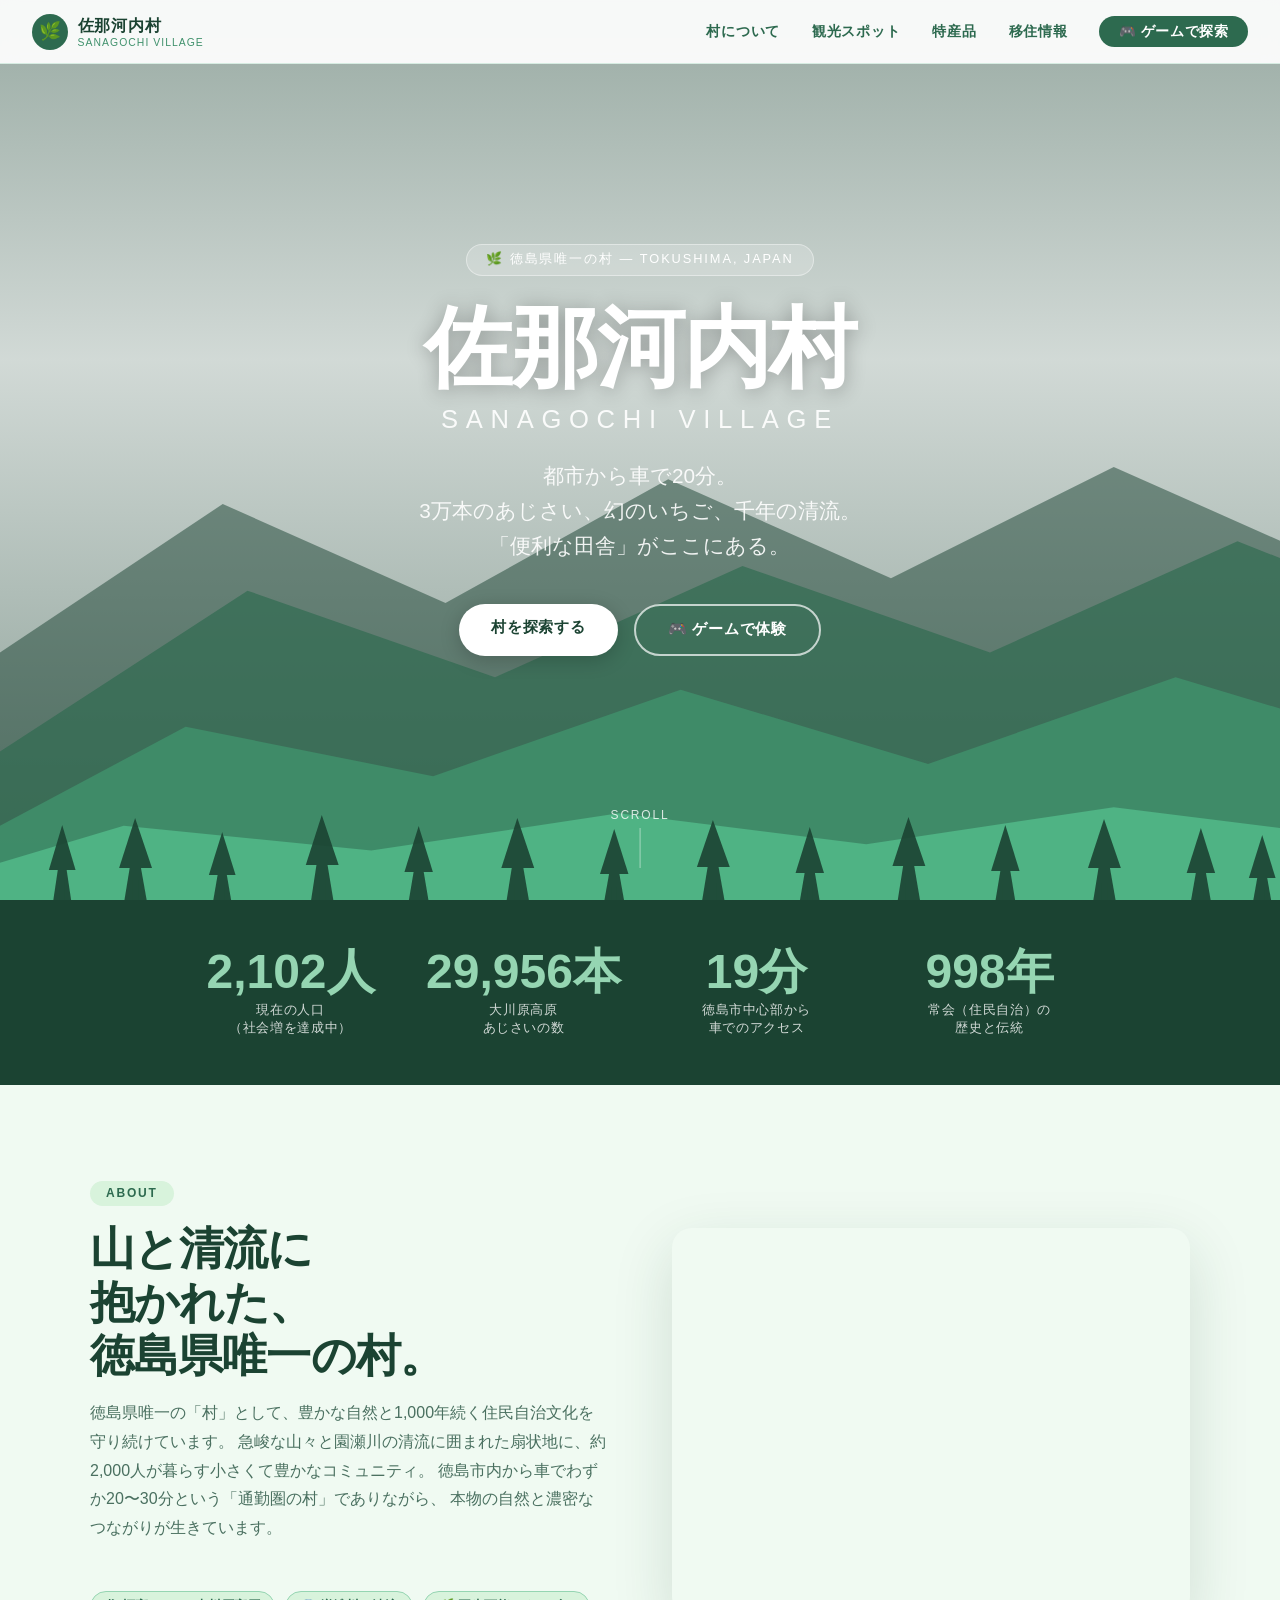
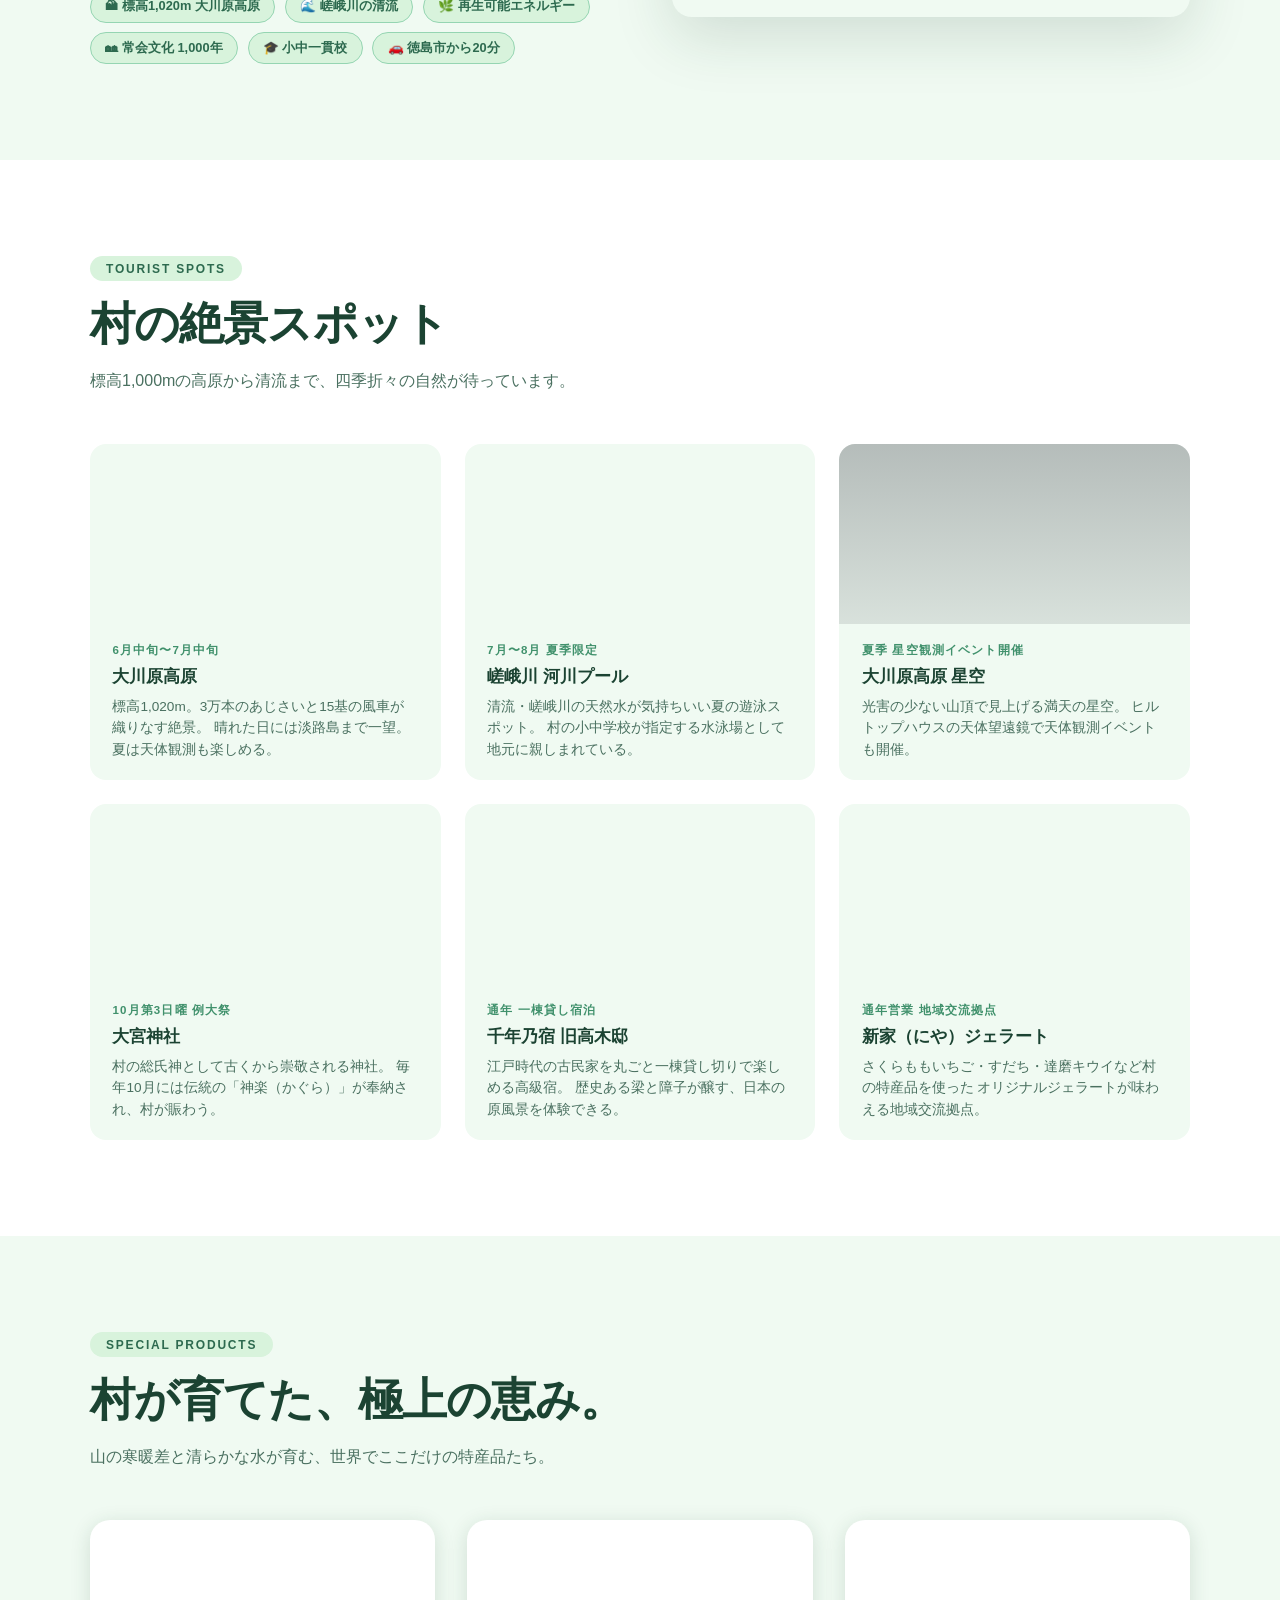
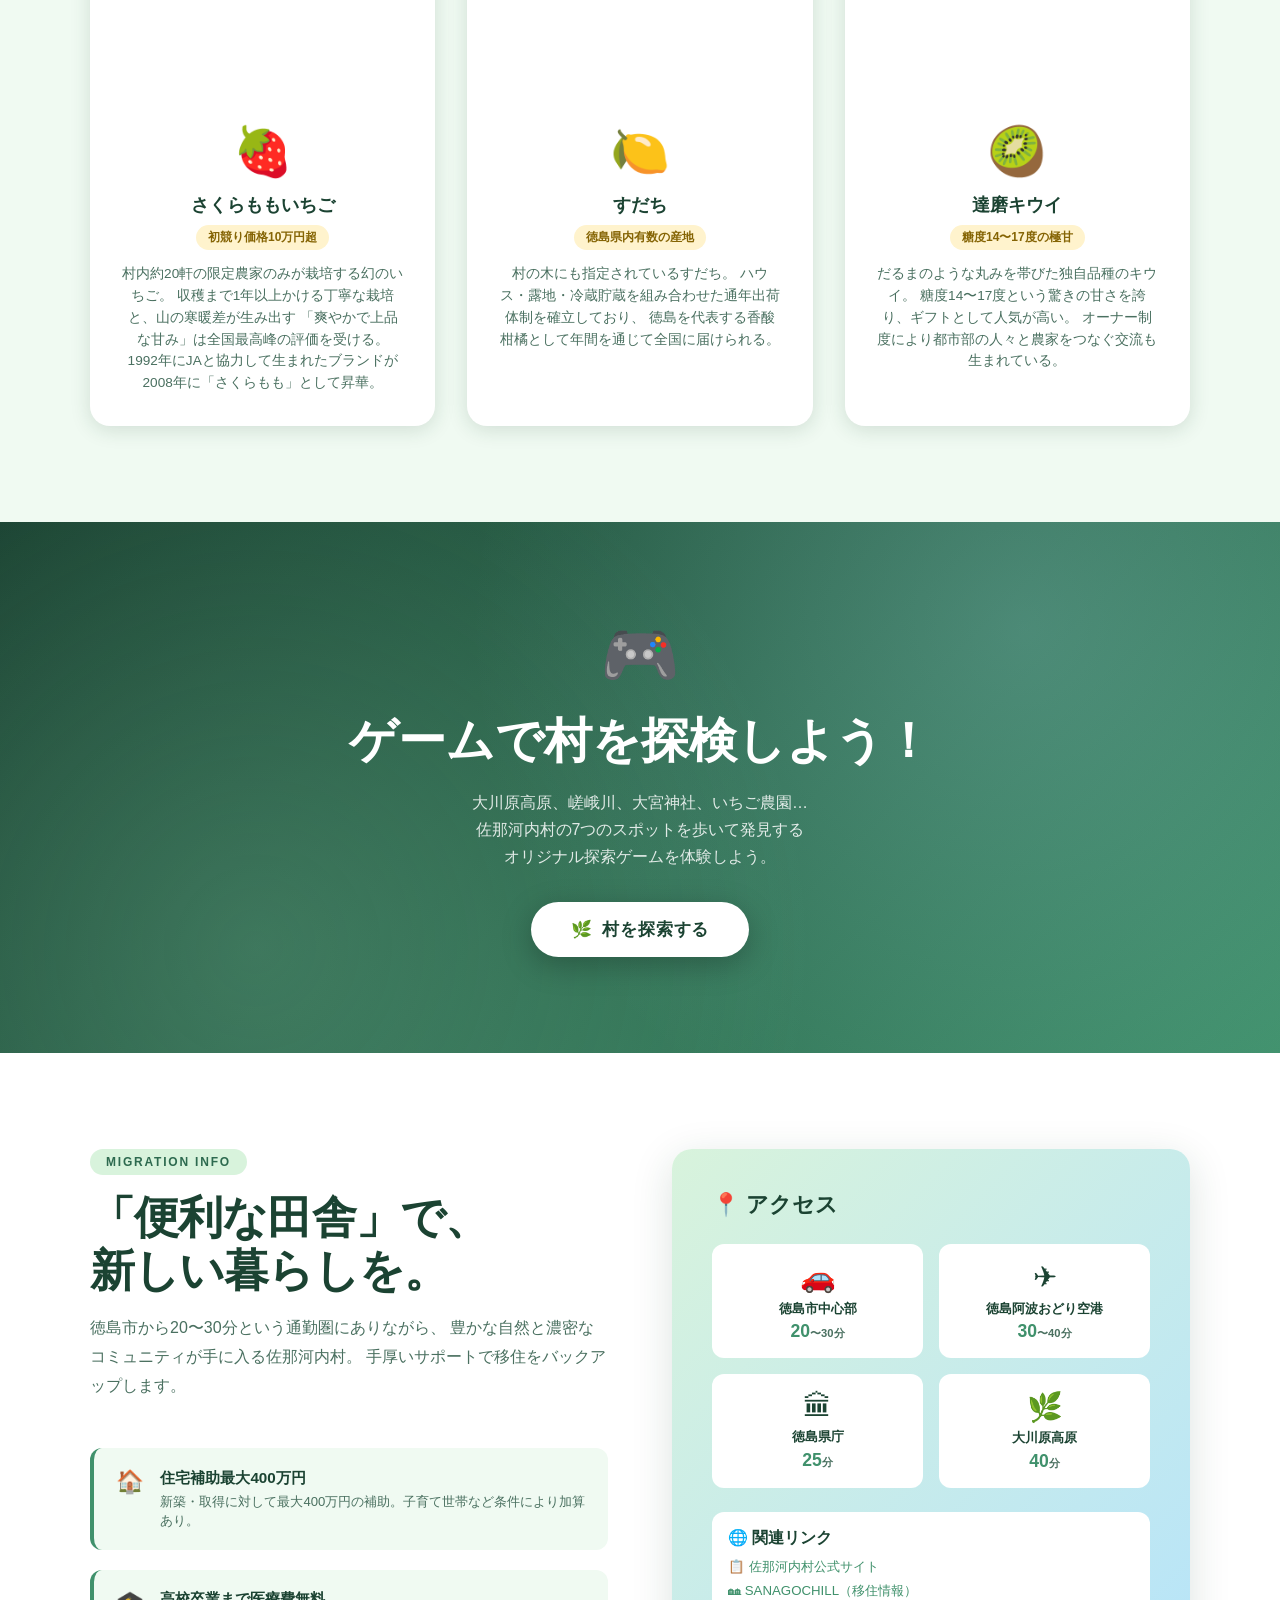
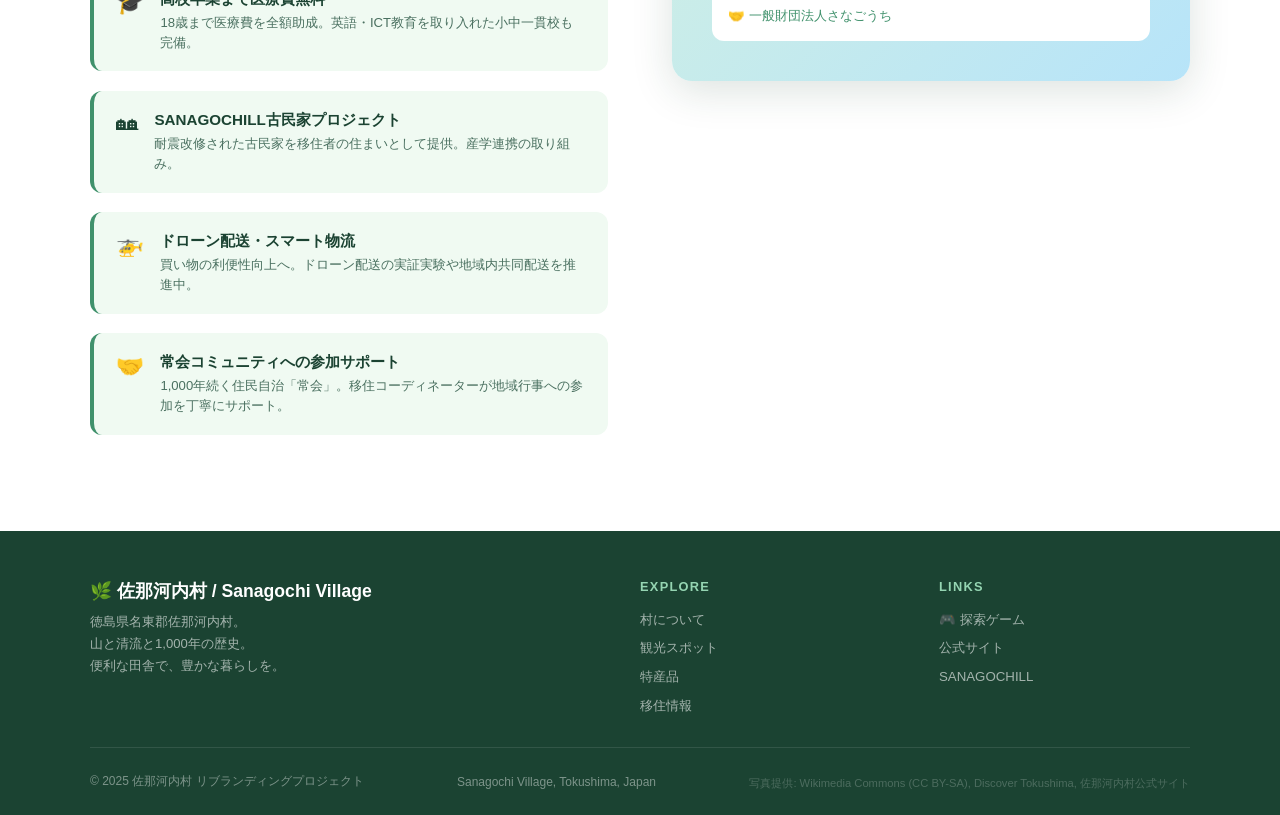
==== commit 2721db2c: "文言修正・達磨キウイ写真差し替え - 「日本唯一の村」→「徳島県唯一の村」に修正 - 達磨キウイ: ツルに実るキウイの農園写真に差し替え" ====
--- a/website/index.html
+++ b/website/index.html
@@ -160,7 +160,7 @@
         <div class="animate-up">
           <span class="section-tag">About</span>
           <h2 class="section-title">
-            山と清流に<br>抱かれた、<br>日本唯一の村。
+            山と清流に<br>抱かれた、<br>徳島県唯一の村。
           </h2>
           <p class="section-desc">
             徳島県唯一の「村」として、豊かな自然と1,000年続く住民自治文化を守り続けています。
@@ -540,7 +540,7 @@
         </div>
 
         <div class="product-card animate-up">
-          <div class="product-photo" style="background-image: url('https://upload.wikimedia.org/wikipedia/commons/thumb/b/b8/Kiwi_%28Actinidia_chinensis%29_1_Luc_Viatour.jpg/640px-Kiwi_%28Actinidia_chinensis%29_1_Luc_Viatour.jpg');"></div>
+          <div class="product-photo" style="background-image: url('https://upload.wikimedia.org/wikipedia/commons/thumb/a/a2/Kiwifruit_on_vine.JPG/640px-Kiwifruit_on_vine.JPG');"></div>
           <div class="product-card-body">
             <span class="product-icon">🥝</span>
             <div class="product-name">達磨キウイ</div>
--- a/website/css/style.css
+++ b/website/css/style.css
@@ -390,7 +390,7 @@
   position: relative;
   border-radius: 20px;
   overflow: hidden;
-  background-image: url('https://upload.wikimedia.org/wikipedia/commons/1/1b/Sanagochivillage_Kami_%E5%A4%A7%E9%BB%92_Tokushimapref.jpg') !important;
+  background-image: url('https://upload.wikimedia.org/wikipedia/commons/9/99/Saga-kyou.jpeg') !important;
   background-size: cover !important;
   background-position: center !important;
   aspect-ratio: 4/3;
@@ -461,7 +461,7 @@
 .spot-card-img-3 {
   background:
     linear-gradient(180deg, rgba(5,5,20,0.25) 0%, rgba(5,5,20,0.1) 100%),
-    url('https://upload.wikimedia.org/wikipedia/commons/thumb/6/60/Milky_Way_Night_Sky_Black_Rock_Desert_Nevada.jpg/640px-Milky_Way_Night_Sky_Black_Rock_Desert_Nevada.jpg') center / cover no-repeat;
+    url('https://cdn-ak.f.st-hatena.com/images/fotolife/S/Starryheavens/20240705/20240705141819.jpg') center / cover no-repeat;
 }
 .spot-card-img-4 {
   background: url('https://www.vill.sanagochi.lg.jp/docs/2012120400125/file_contents/ohmiyazinja01.jpg') center / cover no-repeat;
